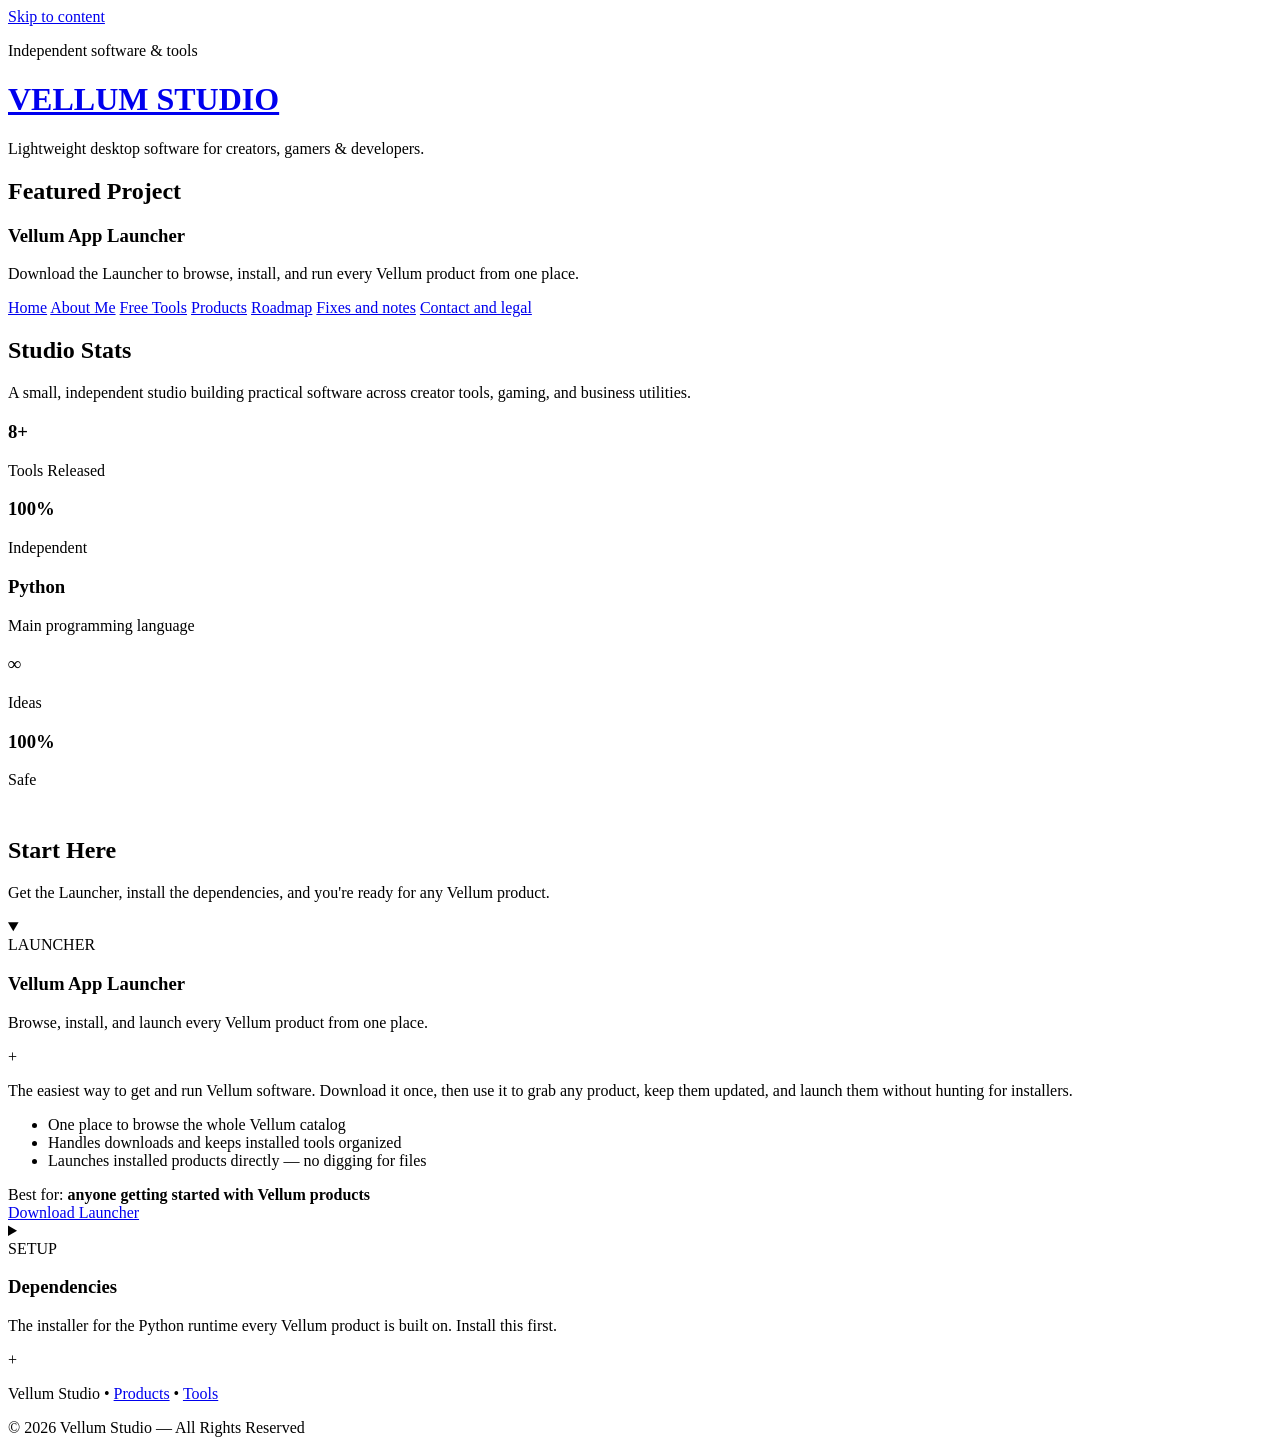
==== index.html @ 6af2b4c2 "Add files via upload" ====
<!DOCTYPE html>
<html lang="en">
<head>
<meta charset="UTF-8">
<meta name="viewport" content="width=device-width, initial-scale=1.0">
<title>Vellum Studio — Lightweight Desktop Software for Creators &amp; Developers</title>
<meta name="description" content="Vellum Studio makes lightweight desktop software for creators, gamers, and developers — including a video editor, screen recorder, audio converter, and more. Built in Python. Free tools included.">
<meta property="og:title" content="Vellum Studio — Lightweight Desktop Software">
<meta property="og:description" content="Practical desktop tools for creators, gamers, and developers. Lightweight, independent, Python-built.">
<meta property="og:url" content="https://vellumtech55.github.io/vellum/">
<meta property="og:type" content="website">
<link rel="canonical" href="https://vellumtech55.github.io/vellum/">
<link rel="icon" type="image/svg+xml" href="assets/favicon.svg">
<link rel="preconnect" href="https://fonts.googleapis.com">
<link href="https://fonts.googleapis.com/css2?family=Fraunces:ital,wght@0,500;0,600;0,800;1,500&family=Inter:wght@300;400;500;600;800&display=swap" rel="stylesheet">
<link rel="stylesheet" href="assets/css/style.css">
</head>
<body>

<a class="skip-link" href="#main-content">Skip to content</a>

<div class="bg-glow" id="bg"></div>
<div class="grid-bg"></div>
<div class="grain"></div>

<header>
  <p class="eyebrow">Independent software &amp; tools</p>
  <h1><a href="index.html">VELLUM STUDIO</a></h1>
  <p class="tagline">Lightweight desktop software for creators, gamers &amp; developers.</p>
  <div class="hero">
    <h2>Featured Project</h2>
    <h3>Vellum App Launcher</h3>
    <p>Download the Launcher to browse, install, and run every Vellum product from one place.</p>
  </div>
  <div class="deckle-spacer"></div>
</header>
<div class="deckle"></div>

<nav aria-label="Primary">
  <a class="nav-link active" data-accent="navy" href="index.html">Home</a>
  <a class="nav-link" data-accent="navy" href="about.html">About Me</a>
  <a class="nav-link" data-accent="silver" href="tools.html">Free Tools</a>
  <a class="nav-link" data-accent="navy" href="products.html">Products</a>
  <a class="nav-link" data-accent="navy" href="roadmap.html">Roadmap</a>
  <a class="nav-link" data-accent="navy" href="fixes.html">Fixes and notes</a>
  <a class="nav-link" data-accent="navy" href="contact.html">Contact and legal</a>
</nav>

<main id="main-content" class="theme-navy">
  <h2 class="section-title">Studio Stats</h2>
  <p class="section-sub">A small, independent studio building practical software across creator tools, gaming, and business utilities.</p>
  <div class="grid-cards">
    <div class="card stat-card"><h3>8+</h3><p>Tools Released</p></div>
    <div class="card stat-card"><h3>100%</h3><p>Independent</p></div>
    <div class="card stat-card"><h3>Python</h3><p>Main programming language</p></div>
    <div class="card stat-card"><h3>&#8734;</h3><p>Ideas</p></div>
    <div class="card stat-card"><h3>100%</h3><p>Safe</p></div>
  </div>

  <h2 class="section-title" style="margin-top:48px">Start Here</h2>
  <p class="section-sub">Get the Launcher, install the dependencies, and you're ready for any Vellum product.</p>
  <div class="grid-cards" style="grid-template-columns:1fr">
    <details class="product-card product-card--silver" open aria-label="Vellum App Launcher — browse, install, and launch all Vellum products from one place">
      <summary>
        <div class="product-summary-left">
          <span class="badge silver">LAUNCHER</span>
          <h3>Vellum App Launcher</h3>
          <p>Browse, install, and launch every Vellum product from one place.</p>
        </div>
        <span class="chevron">+</span>
      </summary>
      <div class="product-body">
        <p class="product-desc">The easiest way to get and run Vellum software. Download it once, then use it to grab any product, keep them updated, and launch them without hunting for installers.</p>
        <ul class="feature-list">
          <li>One place to browse the whole Vellum catalog</li>
          <li>Handles downloads and keeps installed tools organized</li>
          <li>Launches installed products directly — no digging for files</li>
        </ul>
        <div class="product-meta-row">
          <span class="best-for">Best for: <b>anyone getting started with Vellum products</b></span>
        </div>
        <a class="main-btn btn-silver" href="https://vellumtech.gumroad.com/l/lbqfqd" target="_blank" rel="noopener">Download Launcher</a>
      </div>
    </details>
    <details class="product-card product-card--navy" id="dependencies-card" aria-label="Vellum Dependencies — Python runtime installer required before any Vellum product will run">
      <summary>
        <div class="product-summary-left">
          <span class="badge navy">SETUP</span>
          <h3>Dependencies</h3>
          <p>The installer for the Python runtime every Vellum product is built on. Install this first.</p>
        </div>
        <span class="chevron">+</span>
      </summary>
      <div class="product-body">
        <p class="product-desc">A one-time installer that sets up the shared Python runtime and libraries every Vellum product depends on. Run it once, then any Vellum tool you install afterward will just work.</p>
        <ul class="feature-list">
          <li>Installs the exact runtime version every Vellum app is tested against</li>
          <li>One install covers every current and future Vellum product</li>
          <li>Takes under a minute on most machines</li>
        </ul>
        <div class="product-meta-row">
          <span class="best-for">Best for: <b>anyone installing a Vellum product for the first time</b></span>
        </div>
        <a class="main-btn btn-navy" href="https://vellumtech.gumroad.com/l/zroor" target="_blank" rel="noopener">View Product</a>
      </div>
    </details>
  </div>
</main>

<footer>
  <p>Vellum Studio &bull; <a href="products.html">Products</a> &bull; <a href="tools.html">Tools</a></p>
  <p style="margin-top:6px">&#169; 2026 Vellum Studio — All Rights Reserved</p>
</footer>

<script src="assets/js/main.js"></script>
</body>
</html>
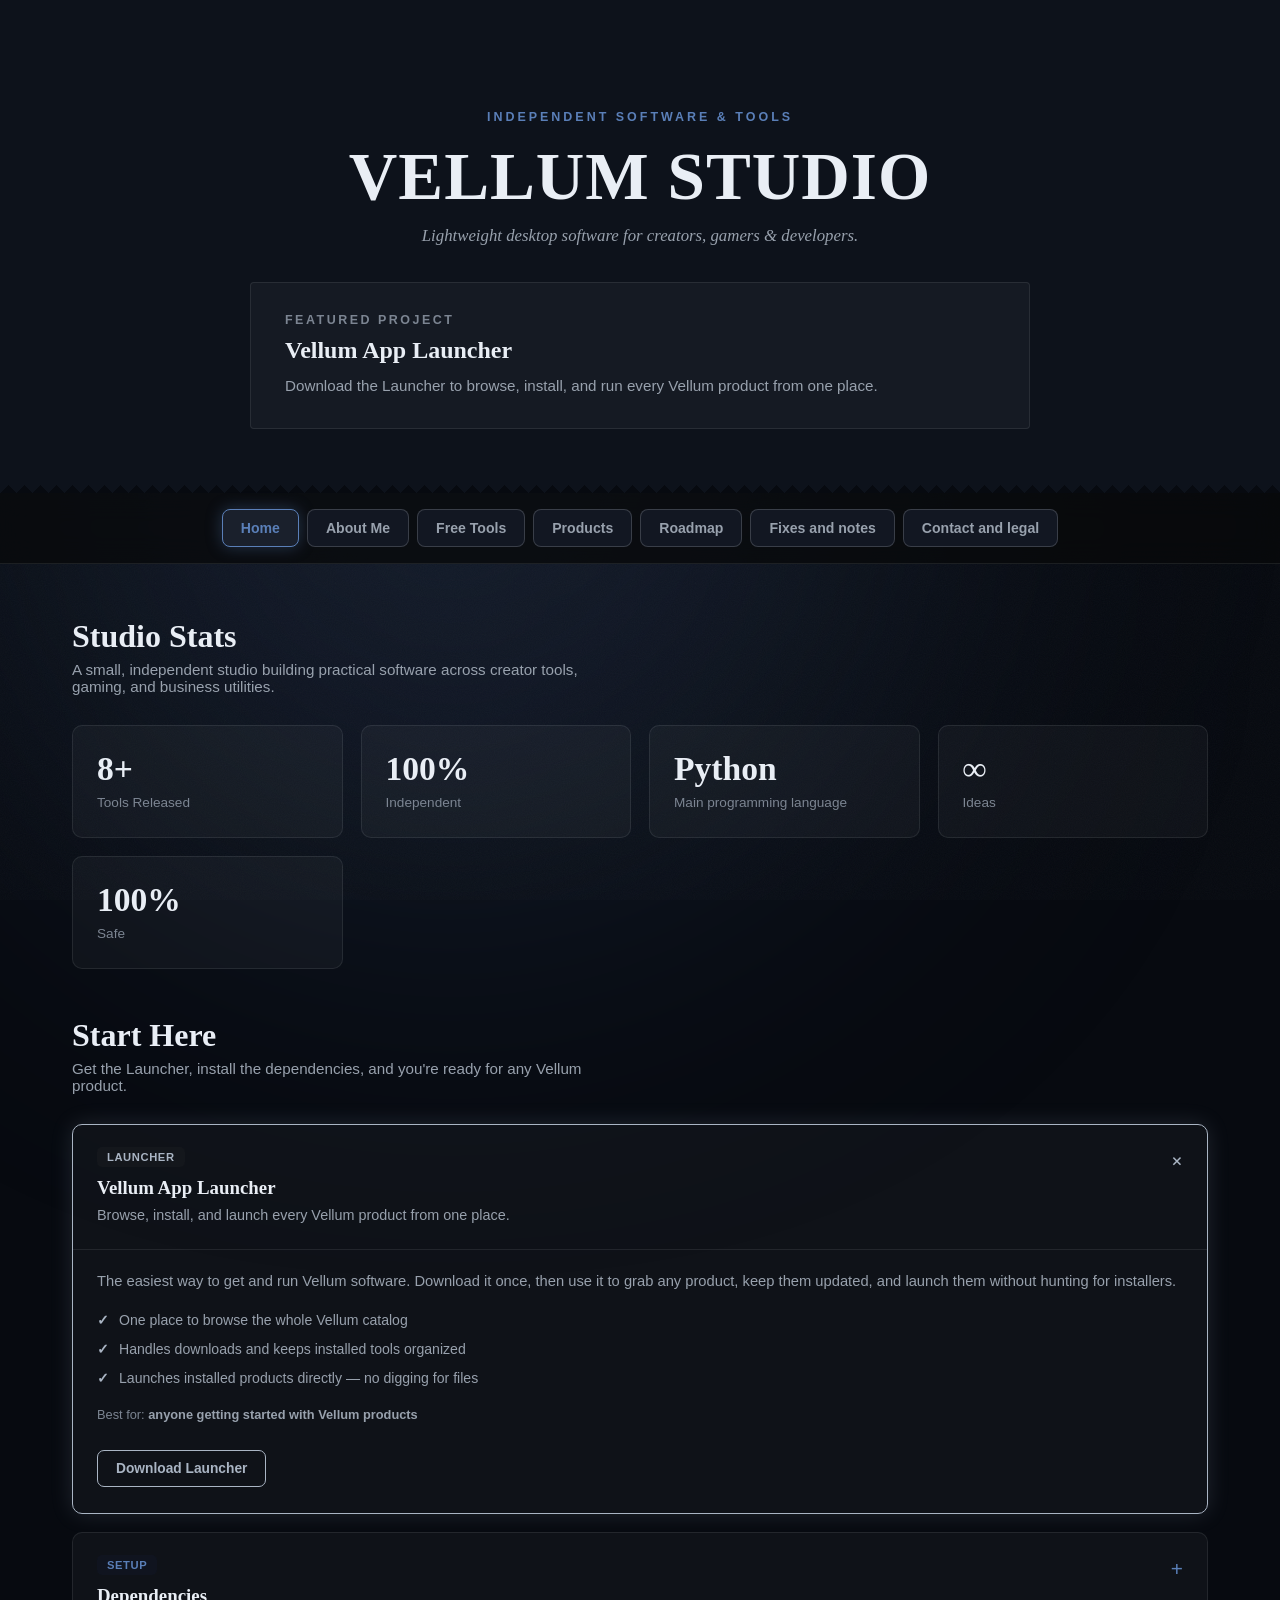
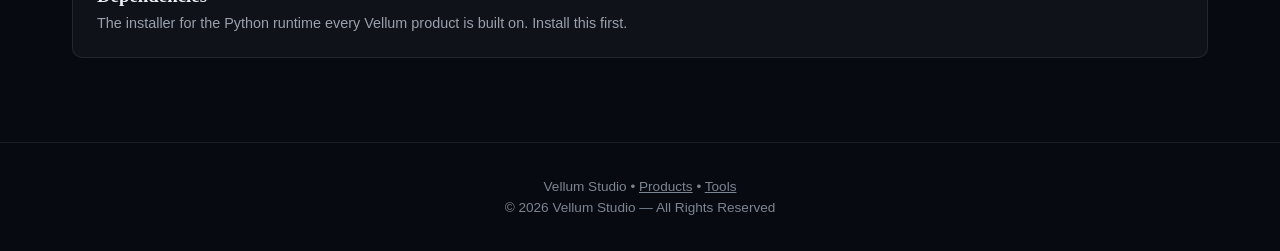
==== commit 4e65a624: "Add files via upload" ====
--- a/index.html
+++ b/index.html
@@ -10,10 +10,518 @@
 <meta property="og:url" content="https://vellumtech55.github.io/vellum/">
 <meta property="og:type" content="website">
 <link rel="canonical" href="https://vellumtech55.github.io/vellum/">
-<link rel="icon" type="image/svg+xml" href="assets/favicon.svg">
+<link rel="icon" type="image/svg+xml" href="[data-uri]">
 <link rel="preconnect" href="https://fonts.googleapis.com">
 <link href="https://fonts.googleapis.com/css2?family=Fraunces:ital,wght@0,500;0,600;0,800;1,500&family=Inter:wght@300;400;500;600;800&display=swap" rel="stylesheet">
-<link rel="stylesheet" href="assets/css/style.css">
+<style>
+*{margin:0;padding:0;box-sizing:border-box}
+
+:root{
+  --ink-950:#070a10;
+  --ink-900:#0d121b;
+  --ink-850:#121722;
+  --ink-800:#1a202c;
+  --line:rgba(233,238,245,.09);
+  --line-strong:rgba(233,238,245,.18);
+  --text:#e9eef5;
+  --text-dim:#98a1ad;
+  --text-faint:#7c8592;
+
+  --navy:#5a7fb8;
+  --navy-dim:rgba(90,127,184,.35);
+  --navy-bg:#10141f;
+
+  --copper:#d98255;
+  --copper-dim:rgba(217,130,85,.35);
+  --copper-bg:#1c130c;
+
+  --teal:#33b8b0;
+  --teal-dim:rgba(51,184,176,.35);
+  --teal-bg:#0b1817;
+
+  --silver:#aab5c4;
+  --silver-dim:rgba(170,181,196,.35);
+  --silver-bg:#14171c;
+
+  --font-display:'Fraunces',serif;
+  --font-body:'Inter',sans-serif;
+}
+
+body{
+  font-family:var(--font-body);
+  background:var(--ink-950);
+  color:var(--text);
+  overflow-x:hidden;
+}
+
+.bg-glow{
+  position:fixed;
+  inset:0;
+  z-index:-3;
+}
+.bg-glow::before{
+  content:"";
+  position:absolute;
+  width:900px;
+  height:900px;
+  border-radius:50%;
+  filter:blur(170px);
+  background:rgba(90,127,184,.16);
+  animation:float 18s ease-in-out infinite;
+}
+.bg-glow.copper::before{ background:rgba(217,130,85,.18); }
+.bg-glow.teal::before{ background:rgba(51,184,176,.14); }
+.bg-glow.silver::before { background:rgba(170,181,196,.16); }
+
+@keyframes float{
+  0%  {transform:translate(-10%,-10%) scale(1)}
+  50% {transform:translate(35%,20%) scale(1.25)}
+  100%{transform:translate(-10%,-10%) scale(1)}
+}
+
+.grid-bg{
+  position:fixed;
+  inset:0;
+  z-index:-2;
+  opacity:.06;
+  background-image:
+    linear-gradient(rgba(255,255,255,.12) 1px,transparent 1px),
+    linear-gradient(90deg,rgba(255,255,255,.12) 1px,transparent 1px);
+  background-size:45px 45px;
+}
+
+.grain{
+  position:fixed;
+  inset:0;
+  z-index:-1;
+  pointer-events:none;
+  opacity:.035;
+  background-image:url("data:image/svg+xml,%3Csvg viewBox='0 0 200 200' xmlns='http://www.w3.org/2000/svg'%3E%3Cfilter id='n'%3E%3CfeTurbulence type='fractalNoise' baseFrequency='0.85' numOctaves='4' stitchTiles='stitch'/%3E%3C/filter%3E%3Crect width='100%25' height='100%25' filter='url(%23n)'/%3E%3C/svg%3E");
+  background-repeat:repeat;
+  background-size:180px 180px;
+}
+
+.deckle{
+  height:16px;
+  width:100%;
+  background-color:var(--ink-950);
+  background-image:
+    linear-gradient(135deg, var(--ink-900) 50%, transparent 50%),
+    linear-gradient(-135deg, var(--ink-900) 50%, transparent 50%);
+  background-position:0 0,0 0;
+  background-size:16px 16px;
+  background-repeat:repeat-x;
+}
+
+header{
+  text-align:center;
+  padding:110px 20px 0;
+  background:var(--ink-900);
+}
+
+.eyebrow{
+  font-size:.78rem;
+  letter-spacing:3px;
+  text-transform:uppercase;
+  color:var(--navy);
+  font-weight:600;
+  margin-bottom:14px;
+}
+
+header h1{
+  font-family:var(--font-display);
+  font-size:4.2rem;
+  font-weight:800;
+  letter-spacing:1px;
+}
+
+header h1 a{
+  color:inherit;
+  text-decoration:none;
+}
+
+header p.tagline{
+  color:var(--text-dim);
+  margin-top:10px;
+  font-size:1.05rem;
+  font-family:var(--font-display);
+  font-style:italic;
+}
+
+.hero{
+  max-width:780px;
+  margin:36px auto 0;
+  padding:30px 34px;
+  border-radius:4px;
+  background:rgba(255,255,255,.035);
+  border:1px solid var(--line);
+  text-align:left;
+}
+
+.hero h2{font-size:.78rem;color:var(--text-faint);text-transform:uppercase;letter-spacing:2.5px;margin-bottom:10px;font-weight:600}
+.hero h3{font-family:var(--font-display);font-size:1.5rem;margin-bottom:10px;font-weight:600}
+.hero p{color:var(--text-dim);font-size:.95rem;line-height:1.6}
+
+header .deckle-spacer{ height:48px; }
+
+nav{
+  display:flex;
+  justify-content:center;
+  gap:8px;
+  flex-wrap:wrap;
+  padding:16px 20px;
+  position:sticky;
+  top:0;
+  backdrop-filter:blur(14px);
+  background:rgba(8,9,11,.78);
+  z-index:10;
+  border-bottom:1px solid var(--line);
+}
+
+.nav-link{
+  padding:10px 18px;
+  border-radius:8px;
+  border:1px solid var(--line-strong);
+  background:var(--ink-850);
+  color:var(--text-dim);
+  cursor:pointer;
+  transition:.2s;
+  font-size:.88rem;
+  font-weight:600;
+  font-family:var(--font-body);
+  text-decoration:none;
+  display:inline-block;
+}
+
+.nav-link:hover{
+  transform:translateY(-1px);
+  color:var(--text);
+  border-color:var(--text-faint);
+}
+
+.nav-link.active{ background:var(--ink-800); }
+.nav-link.active[data-accent="navy"]   { border-color:var(--navy);    color:var(--navy);    box-shadow:0 0 16px var(--navy-dim); }
+.nav-link.active[data-accent="copper"]{ border-color:var(--copper); color:var(--copper); box-shadow:0 0 16px var(--copper-dim); }
+.nav-link.active[data-accent="teal"]{ border-color:var(--teal); color:var(--teal); box-shadow:0 0 16px var(--teal-dim); }
+.nav-link.active[data-accent="silver"] { border-color:var(--silver);  color:var(--silver);  box-shadow:0 0 16px var(--silver-dim); }
+
+main{
+  max-width:1180px;
+  margin:auto;
+  padding:54px 22px 84px;
+  animation:.3s fade ease;
+}
+@keyframes fade{
+  from{opacity:0;transform:translateY(8px)}
+  to  {opacity:1;transform:translateY(0)}
+}
+
+.section-title{
+  font-family:var(--font-display);
+  font-size:2rem;
+  font-weight:700;
+  margin-bottom:6px;
+}
+.section-sub{
+  color:var(--text-dim);
+  font-size:.95rem;
+  margin-bottom:30px;
+  max-width:560px;
+}
+
+.grid-cards{
+  display:grid;
+  grid-template-columns:repeat(auto-fit,minmax(260px,1fr));
+  gap:18px;
+  margin-top:4px;
+}
+
+.card{
+  background:rgba(255,255,255,.035);
+  border:1px solid var(--line);
+  border-radius:10px;
+  padding:24px;
+  transition:.22s;
+}
+.card:hover{ transform:translateY(-4px); border-color:var(--line-strong); }
+
+.theme-navy .card:hover    { border-color:var(--navy);    box-shadow:0 0 22px rgba(90,127,184,.14); }
+.theme-copper .card:hover { border-color:var(--copper); box-shadow:0 0 22px rgba(217,130,85,.16); }
+.theme-teal .card:hover { border-color:var(--teal); box-shadow:0 0 22px rgba(51,184,176,.14); }
+.theme-silver .card:hover  { border-color:var(--silver);  box-shadow:0 0 22px rgba(170,181,196,.16); }
+
+.card h3{ font-family:var(--font-display); font-size:1.18rem; font-weight:600; margin-bottom:8px; }
+.card p{ color:var(--text-dim); font-size:.92rem; line-height:1.55; }
+
+.badge{
+  display:inline-block;
+  padding:4px 10px;
+  border-radius:5px;
+  font-size:.7rem;
+  font-weight:700;
+  letter-spacing:.6px;
+  text-transform:uppercase;
+  margin-bottom:10px;
+}
+.badge.navy{ background:var(--navy-bg); color:var(--navy); }
+.badge.copper{ background:var(--copper-bg); color:var(--copper); }
+.badge.teal{ background:var(--teal-bg); color:var(--teal); }
+.badge.silver{ background:var(--silver-bg); color:var(--silver); }
+
+.stat-card h3{ font-family:var(--font-display); font-size:2.1rem; font-weight:700; margin-bottom:4px; }
+.stat-card p{ color:var(--text-faint); font-size:.85rem; }
+
+.main-btn{
+  display:inline-block;
+  margin-top:14px;
+  padding:10px 18px;
+  border-radius:7px;
+  text-decoration:none;
+  font-weight:600;
+  font-size:.86rem;
+  cursor:pointer;
+  transition:.2s;
+  font-family:var(--font-body);
+  border:1px solid transparent;
+}
+.btn-navy   { background:transparent; color:var(--navy);    border-color:var(--navy); }
+.btn-navy:hover   { background:var(--navy);    color:#0d121b; }
+.btn-copper{ background:transparent; color:var(--copper); border-color:var(--copper); }
+.btn-copper:hover{ background:var(--copper); color:#1f1006; }
+.btn-teal{ background:transparent; color:var(--teal); border-color:var(--teal); }
+.btn-teal:hover{ background:var(--teal); color:#041615; }
+.btn-silver { background:transparent; color:var(--silver);  border-color:var(--silver); }
+.btn-silver:hover { background:var(--silver);  color:#12151a; }
+
+.roadmap{ display:flex; flex-direction:column; gap:12px; }
+.step{
+  padding:16px 20px;
+  border-left:3px solid var(--navy);
+  background:rgba(255,255,255,.03);
+  border-radius:6px;
+  font-size:.93rem;
+  color:var(--text-dim);
+}
+.step b{ color:var(--text); }
+
+form{ display:flex; flex-direction:column; gap:12px; margin-bottom:32px; }
+input,textarea{
+  background:var(--ink-900);
+  border:1px solid var(--line-strong);
+  color:var(--text);
+  padding:13px 15px;
+  border-radius:7px;
+  font-size:.95rem;
+  font-family:var(--font-body);
+}
+textarea{ min-height:150px; resize:vertical; }
+input:focus,textarea:focus{ outline:none; border-color:var(--navy); }
+
+.legal-box{
+  background:rgba(255,255,255,.025);
+  border:1px solid var(--line);
+  border-radius:10px;
+  padding:26px;
+  line-height:1.75;
+  color:var(--text-faint);
+  font-size:.88rem;
+}
+.legal-box h3{ font-family:var(--font-display); color:var(--text-dim); margin-bottom:14px; }
+
+footer{
+  text-align:center;
+  padding:36px 20px;
+  color:var(--text-faint);
+  border-top:1px solid var(--line);
+  font-size:.85rem;
+}
+footer a{ color:var(--text-faint); }
+footer a:hover{ color:var(--navy); }
+
+.tool-card{
+  background:rgba(255,255,255,.035);
+  border:1px solid var(--line);
+  border-radius:10px;
+  overflow:hidden;
+}
+.tool-card > summary{
+  list-style:none;
+  cursor:pointer;
+  padding:22px 24px;
+  display:flex;
+  align-items:center;
+  justify-content:space-between;
+  gap:12px;
+}
+.tool-card > summary::-webkit-details-marker{ display:none; }
+.tool-card > summary .tool-meta h3{ font-family:var(--font-display); font-size:1.1rem; margin-bottom:4px; }
+.tool-card > summary .tool-meta p{ color:var(--text-dim); font-size:.88rem; }
+.tool-card > summary .chevron{ color:var(--silver); font-size:1.3rem; transition:.2s; flex-shrink:0; }
+.tool-card[open] > summary .chevron{ transform:rotate(45deg); }
+.tool-card[open]{ border-color:var(--silver); box-shadow:0 0 22px rgba(170,181,196,.13); }
+
+.tool-body{ padding:0 24px 26px; border-top:1px solid var(--line); padding-top:20px; }
+
+.tool-row{ display:flex; gap:10px; flex-wrap:wrap; align-items:center; margin-bottom:12px; }
+.tool-row label{ font-size:.82rem; color:var(--text-dim); display:flex; align-items:center; gap:6px; }
+.tool-stats{ display:flex; gap:22px; flex-wrap:wrap; margin-top:12px; }
+.tool-stats div{ font-size:.8rem; color:var(--text-faint); }
+.tool-stats span{ display:block; font-family:var(--font-display); font-size:1.4rem; color:var(--text); font-weight:600; }
+
+.tool-out{
+  background:var(--ink-950);
+  border:1px solid var(--line-strong);
+  border-radius:7px;
+  padding:14px 16px;
+  font-family:ui-monospace,monospace;
+  font-size:.85rem;
+  color:var(--text-dim);
+  white-space:pre-wrap;
+  word-break:break-word;
+  min-height:44px;
+}
+.tool-out.error{ color:var(--copper); }
+.tool-out.pass{ color:var(--teal); }
+
+.btn-small{
+  padding:8px 14px;
+  border-radius:6px;
+  border:1px solid var(--silver);
+  background:transparent;
+  color:var(--silver);
+  font-size:.83rem;
+  font-weight:600;
+  cursor:pointer;
+  font-family:var(--font-body);
+  transition:.2s;
+}
+.btn-small:hover{ background:var(--silver); color:#12151a; }
+
+.swatch-pair{ display:flex; gap:14px; align-items:center; flex-wrap:wrap; }
+.swatch-pair .pair-block{ display:flex; align-items:center; gap:8px; background:var(--ink-950); border:1px solid var(--line-strong); padding:8px 10px; border-radius:7px; }
+.swatch-pair input[type=color]{ width:34px; height:34px; border:none; border-radius:5px; background:none; cursor:pointer; padding:0; }
+.swatch-pair input[type=text]{ width:90px; padding:6px 8px; font-size:.82rem; }
+
+.preview-text{ margin-top:14px; padding:16px; border-radius:7px; font-size:1rem; font-weight:600; text-align:center; }
+
+.range-row{ display:flex; align-items:center; gap:10px; flex:1; min-width:180px; }
+.range-row input[type=range]{ flex:1; accent-color:var(--silver); }
+.checkbox-row{ display:flex; gap:16px; flex-wrap:wrap; margin-bottom:14px; }
+.checkbox-row label{ font-size:.85rem; color:var(--text-dim); display:flex; align-items:center; gap:6px; cursor:pointer; }
+
+.product-card{
+  background:rgba(255,255,255,.035);
+  border:1px solid var(--line);
+  border-radius:10px;
+  overflow:hidden;
+  transition:.22s;
+}
+.product-card:hover{ transform:translateY(-2px); border-color:var(--line-strong); }
+
+.product-card > summary{
+  list-style:none;
+  cursor:pointer;
+  padding:22px 24px;
+  display:flex;
+  align-items:flex-start;
+  justify-content:space-between;
+  gap:16px;
+}
+.product-card > summary::-webkit-details-marker{ display:none; }
+
+.product-summary-left{ flex:1; min-width:0; }
+.product-summary-left h3{ font-family:var(--font-display); font-size:1.18rem; font-weight:600; margin-bottom:6px; }
+.product-summary-left p{ color:var(--text-dim); font-size:.9rem; line-height:1.5; }
+
+.product-card .chevron{ font-size:1.3rem; transition:.2s; flex-shrink:0; color:var(--text-faint); margin-top:2px; }
+.product-card[open] .chevron{ transform:rotate(45deg); }
+
+.product-card--navy[open]   { border-color:var(--navy);    box-shadow:0 0 22px rgba(90,127,184,.14); }
+.product-card--navy .chevron{ color:var(--navy); }
+.product-card--copper[open]{ border-color:var(--copper); box-shadow:0 0 22px rgba(217,130,85,.16); }
+.product-card--copper .chevron{ color:var(--copper); }
+.product-card--teal[open]{ border-color:var(--teal); box-shadow:0 0 22px rgba(51,184,176,.14); }
+.product-card--teal .chevron{ color:var(--teal); }
+.product-card--silver[open] { border-color:var(--silver);  box-shadow:0 0 22px rgba(170,181,196,.16); }
+.product-card--silver .chevron{ color:var(--silver); }
+
+.product-body{ padding:0 24px 26px; border-top:1px solid var(--line); padding-top:20px; }
+.product-desc{ color:var(--text-dim); font-size:.92rem; line-height:1.6; margin-bottom:16px; }
+
+.feature-list{ list-style:none; display:flex; flex-direction:column; gap:8px; margin-bottom:18px; }
+.feature-list li{ font-size:.88rem; color:var(--text-dim); padding-left:22px; position:relative; line-height:1.5; }
+.feature-list li::before{ content:"✓"; position:absolute; left:0; font-weight:700; }
+.product-card--navy .feature-list li::before   { color:var(--navy); }
+.product-card--copper .feature-list li::before{ color:var(--copper); }
+.product-card--teal .feature-list li::before{ color:var(--teal); }
+.product-card--silver .feature-list li::before { color:var(--silver); }
+
+.product-meta-row{ display:flex; align-items:center; justify-content:space-between; flex-wrap:wrap; gap:8px 16px; margin-bottom:14px; font-size:.8rem; color:var(--text-faint); }
+.product-meta-row .best-for b{ color:var(--text-dim); font-weight:600; }
+
+.about-header{ display:flex; gap:28px; align-items:flex-start; flex-wrap:wrap; }
+.about-intro{ flex:1; min-width:260px; }
+.about-intro h3{ font-family:var(--font-display); font-size:1.6rem; font-weight:600; margin-bottom:10px; }
+.about-intro p{ color:var(--text-dim); font-size:.95rem; line-height:1.65; margin-bottom:14px; }
+
+.tech-badges{ display:flex; flex-wrap:wrap; gap:8px; margin-top:4px; margin-bottom:16px; }
+.tech-badge{ background:var(--ink-900); border:1px solid var(--line-strong); color:var(--text-dim); padding:6px 13px; border-radius:20px; font-size:.78rem; font-weight:600; }
+
+.social-links{ display:flex; flex-wrap:wrap; gap:10px; }
+.social-links a{ color:var(--text-dim); text-decoration:none; font-size:.86rem; font-weight:600; border:1px solid var(--line-strong); padding:9px 16px; border-radius:7px; transition:.2s; }
+.social-links a:hover{ border-color:var(--navy); color:var(--navy); }
+
+.notice-banner{ display:flex; align-items:center; gap:10px; border-radius:8px; padding:13px 18px; margin-bottom:24px; font-size:.86rem; color:var(--text-dim); border:1px solid; }
+.notice-banner a{ font-weight:700; text-decoration:none; }
+.notice-banner a:hover{ text-decoration:underline; }
+.notice-navy{ background:rgba(216,169,85,.07); border-color:rgba(216,169,85,.3); }
+.notice-navy a{ color:var(--navy); }
+.notice-copper{ background:rgba(217,130,85,.08); border-color:rgba(217,130,85,.3); }
+.notice-copper a{ color:var(--copper); }
+.notice-teal{ background:rgba(51,184,176,.08); border-color:rgba(43,214,163,.3); }
+.notice-teal a{ color:var(--teal); }
+
+.faq-list{ display:flex; flex-direction:column; gap:10px; margin-bottom:32px; }
+.faq-item{ background:rgba(255,255,255,.03); border:1px solid var(--line); border-radius:8px; overflow:hidden; }
+.faq-item summary{ list-style:none; cursor:pointer; padding:16px 20px; font-weight:600; font-size:.94rem; display:flex; justify-content:space-between; align-items:center; }
+.faq-item summary::-webkit-details-marker{ display:none; }
+.faq-item summary .chevron{ color:var(--navy); transition:.2s; }
+.faq-item[open] summary .chevron{ transform:rotate(45deg); }
+.faq-item p{ padding:0 20px 18px; color:var(--text-dim); font-size:.88rem; line-height:1.6; }
+
+.secret-mode{ filter:hue-rotate(180deg); }
+
+.skip-link{
+  position:absolute;
+  left:-9999px;
+  top:0;
+  background:var(--navy);
+  color:#0d121b;
+  padding:10px 16px;
+  z-index:100;
+  border-radius:0 0 6px 0;
+  font-weight:600;
+  text-decoration:none;
+}
+.skip-link:focus{ left:0; }
+
+a:focus-visible, button:focus-visible, summary:focus-visible, input:focus-visible, [tabindex]:focus-visible{
+  outline:2px solid var(--navy);
+  outline-offset:2px;
+}
+
+@media (prefers-reduced-motion: reduce){
+  .bg-glow::before{ animation:none; }
+  main{ animation:none; }
+}
+
+@media(max-width:680px){
+  header h1{ font-size:2.6rem; }
+  main{ padding:40px 16px 64px; }
+  .tool-card > summary{ padding:18px; }
+}
+
+</style>
 </head>
 <body>
 
@@ -112,6 +620,14 @@
   <p style="margin-top:6px">&#169; 2026 Vellum Studio — All Rights Reserved</p>
 </footer>
 
-<script src="assets/js/main.js"></script>
+<script>
+const secret = [];
+document.addEventListener("keydown", e => {
+  secret.push(e.key.toLowerCase());
+  if(secret.slice(-6).join("") === "vellum")
+    document.body.classList.toggle("secret-mode");
+});
+
+</script>
 </body>
 </html>
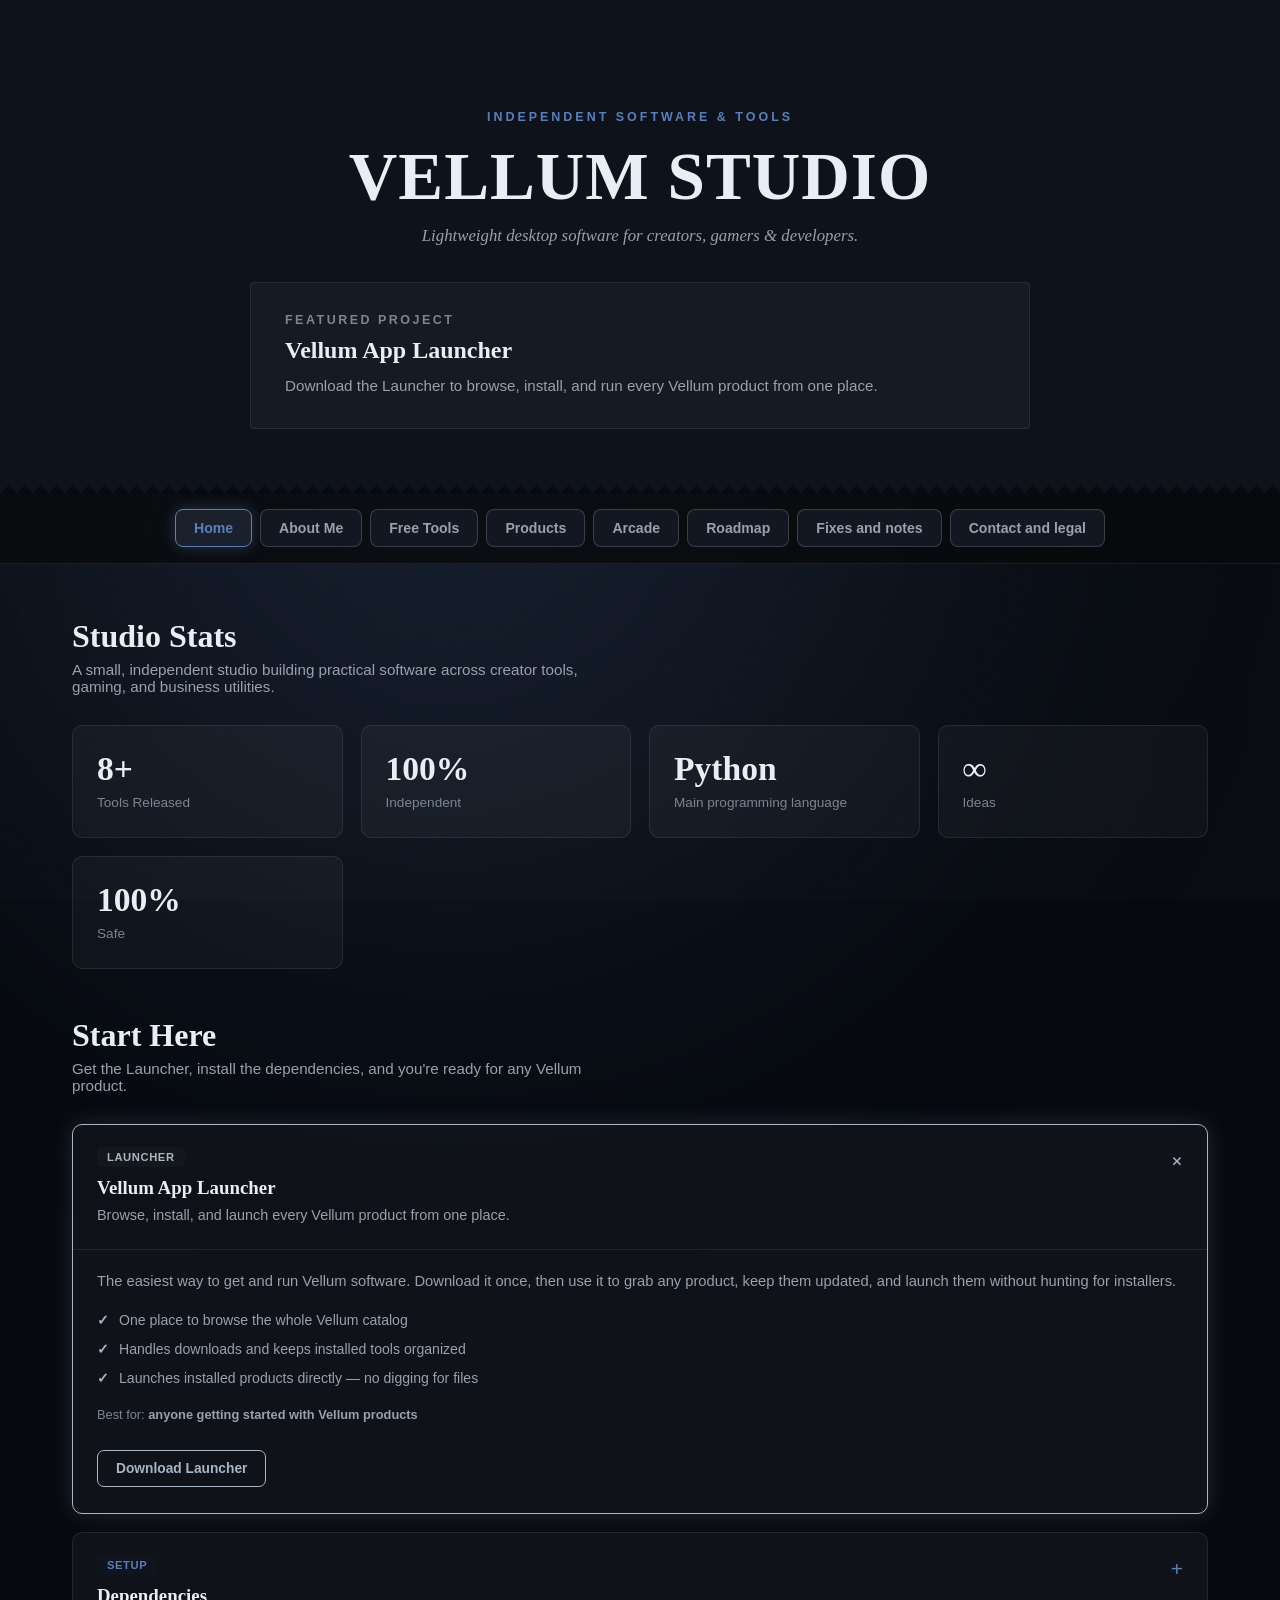
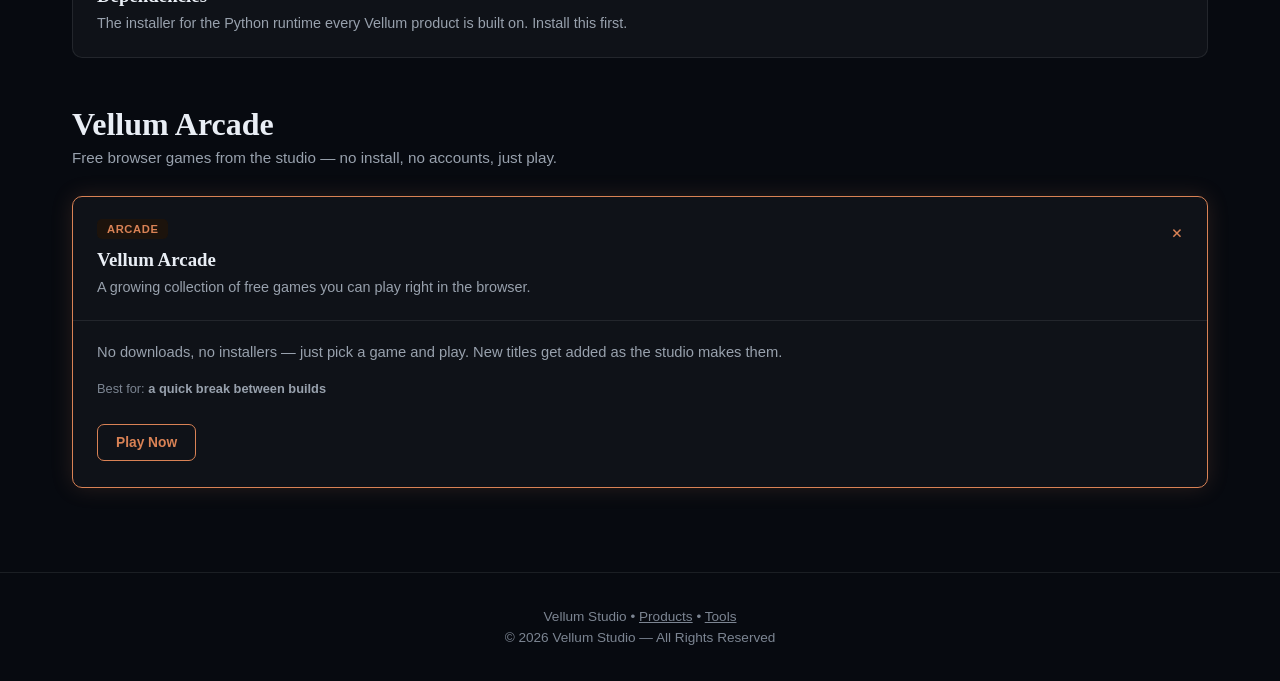
==== commit 542bc051: "Add Vellum Arcade section to index.html Added a new section for Vellum Arcade with details about fre" ====
--- a/index.html
+++ b/index.html
@@ -549,6 +549,7 @@
   <a class="nav-link" data-accent="navy" href="about.html">About Me</a>
   <a class="nav-link" data-accent="silver" href="tools.html">Free Tools</a>
   <a class="nav-link" data-accent="navy" href="products.html">Products</a>
+  <a class="nav-link" data-accent="copper" href="arcade.html">Arcade</a>
   <a class="nav-link" data-accent="navy" href="roadmap.html">Roadmap</a>
   <a class="nav-link" data-accent="navy" href="fixes.html">Fixes and notes</a>
   <a class="nav-link" data-accent="navy" href="contact.html">Contact and legal</a>
@@ -613,6 +614,28 @@
       </div>
     </details>
   </div>
+
+  <h2 class="section-title" style="margin-top:48px">Vellum Arcade</h2>
+  <p class="section-sub">Free browser games from the studio — no install, no accounts, just play.</p>
+  <div class="grid-cards" style="grid-template-columns:1fr">
+    <details class="product-card product-card--copper" open aria-label="Vellum Arcade — free browser games from Vellum Studio">
+      <summary>
+        <div class="product-summary-left">
+          <span class="badge copper">ARCADE</span>
+          <h3>Vellum Arcade</h3>
+          <p>A growing collection of free games you can play right in the browser.</p>
+        </div>
+        <span class="chevron">+</span>
+      </summary>
+      <div class="product-body">
+        <p class="product-desc">No downloads, no installers — just pick a game and play. New titles get added as the studio makes them.</p>
+        <div class="product-meta-row">
+          <span class="best-for">Best for: <b>a quick break between builds</b></span>
+        </div>
+        <a class="main-btn btn-copper" href="arcade.html">Play Now</a>
+      </div>
+    </details>
+  </div>
 </main>
 
 <footer>
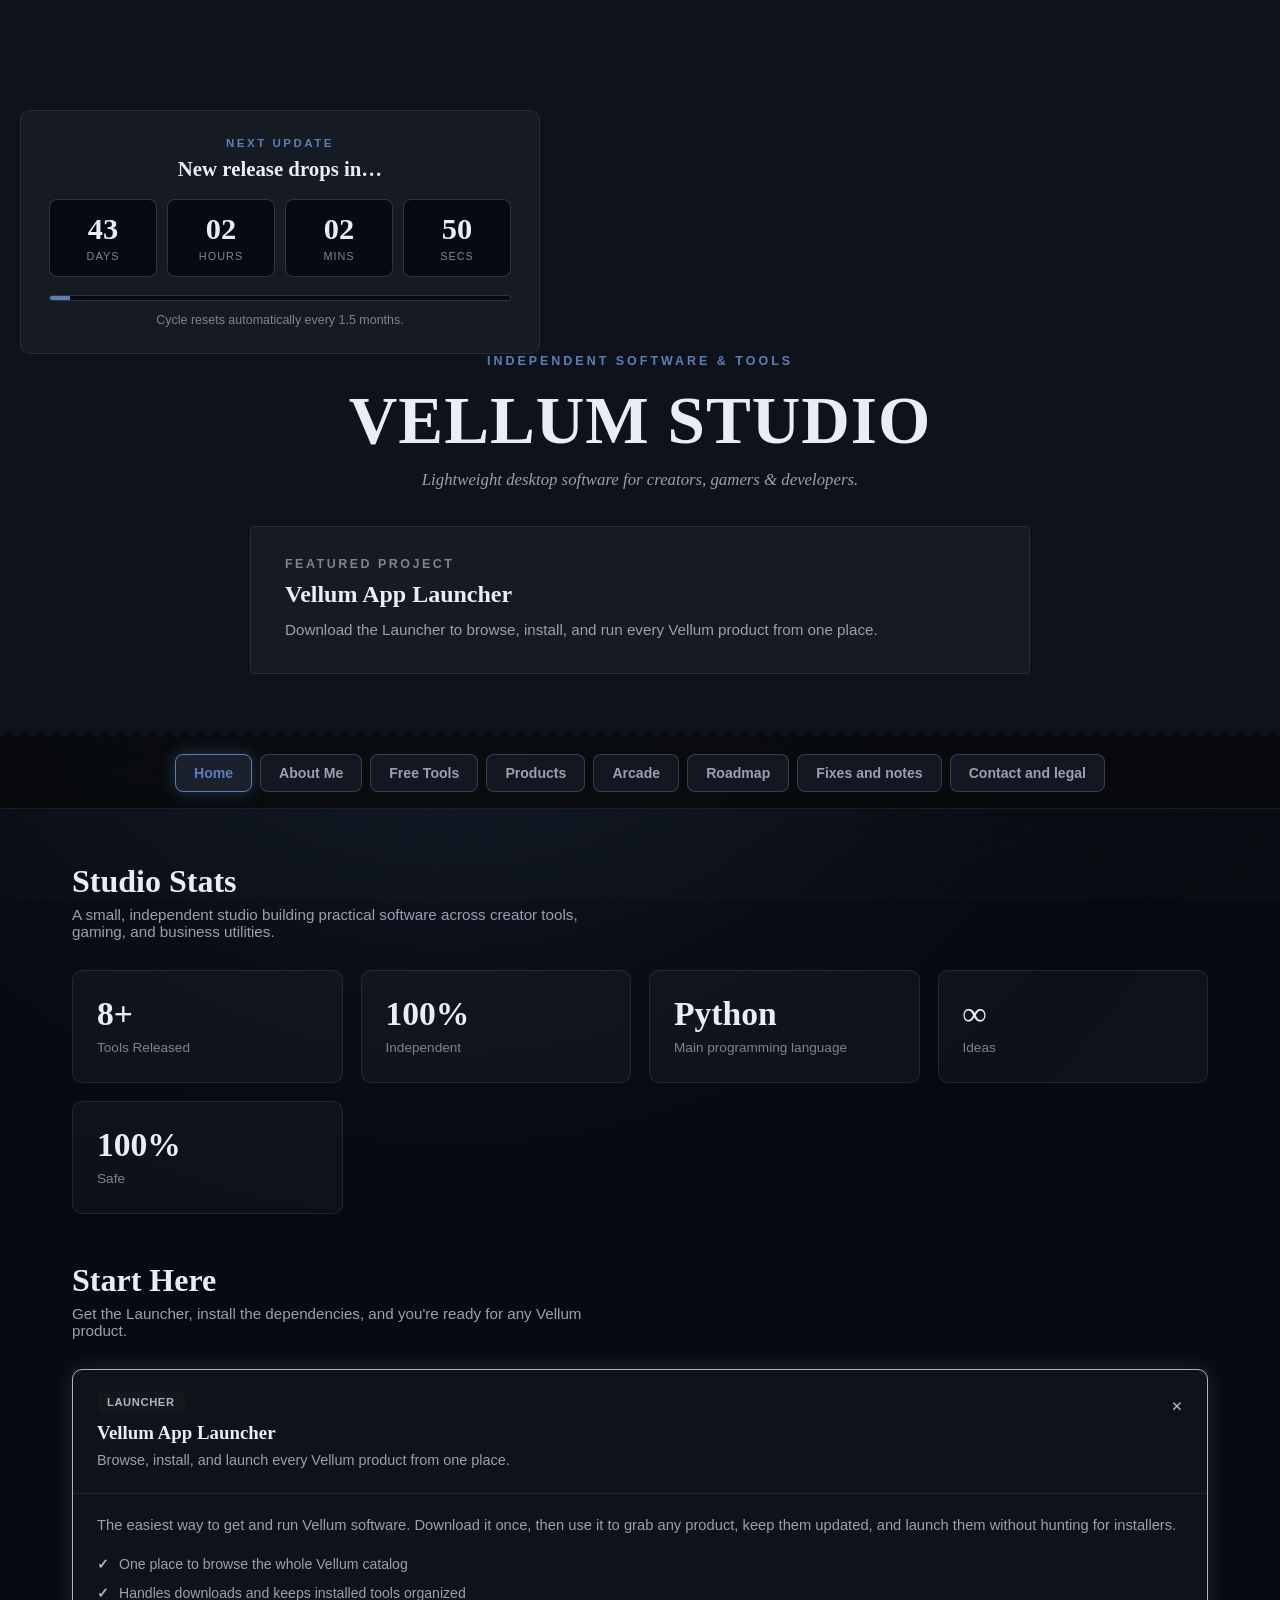
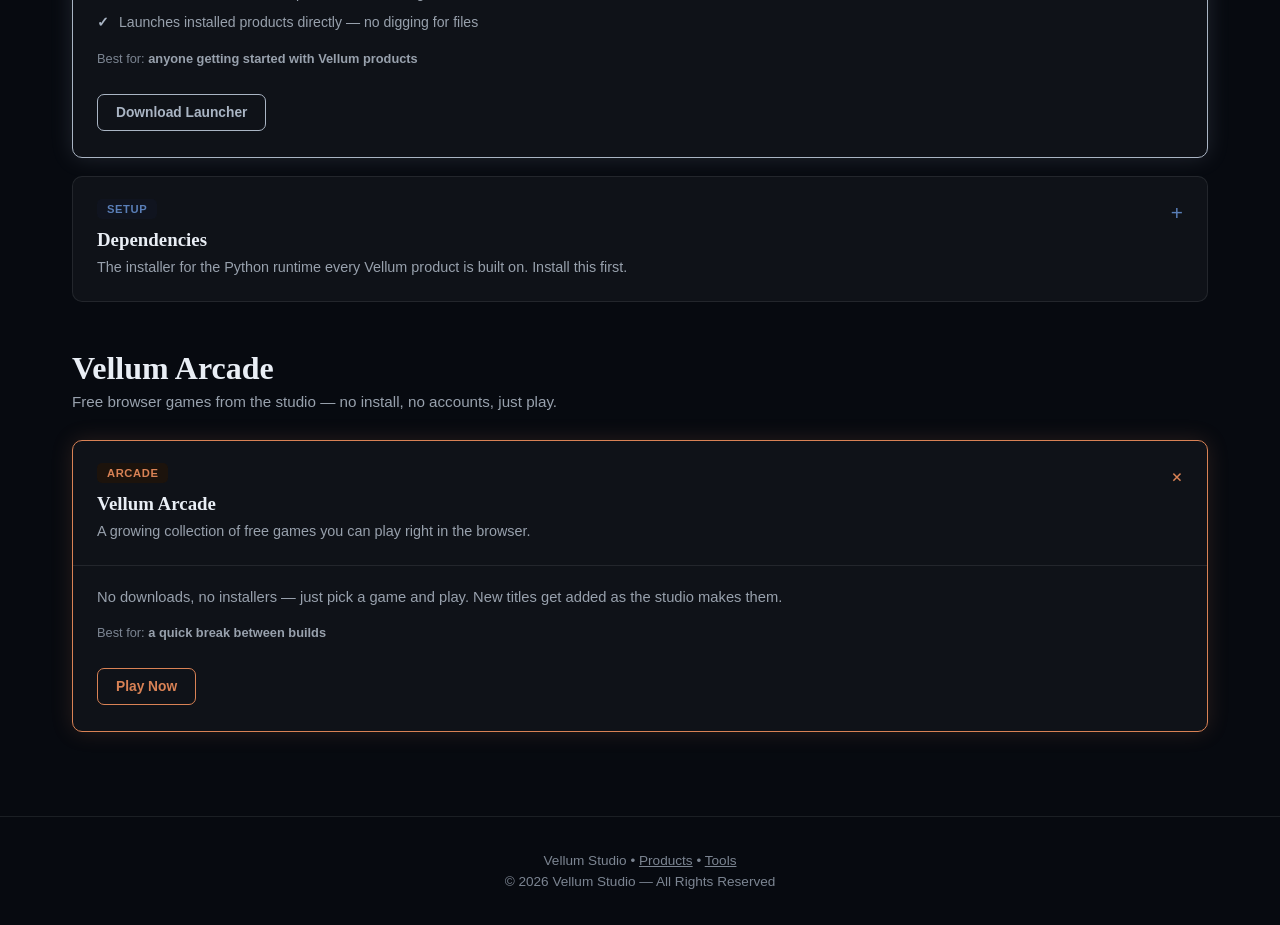
==== commit 978ffd3b: "Add countdown widget for next update Added a countdown widget for the next update, which counts down" ====
--- a/index.html
+++ b/index.html
@@ -532,6 +532,153 @@
 <div class="grain"></div>
 
 <header>
+  <!-- ===================================================================
+     VELLUM STUDIO — "Next Update" Countdown Widget
+     Counts down 45 days (1.5 months) and resets automatically forever.
+     Just paste this whole block wherever you want the countdown to show
+     (e.g. inside a <div class="card"> in your grid-cards section).
+     =================================================================== -->
+
+<style>
+.countdown-card{
+  --cd-navy:#5a7fb8;
+  --cd-navy-dim:rgba(90,127,184,.35);
+  --cd-ink-900:#0d121b;
+  --cd-ink-950:#070a10;
+  --cd-line:rgba(233,238,245,.09);
+  --cd-line-strong:rgba(233,238,245,.18);
+  --cd-text:#e9eef5;
+  --cd-text-dim:#98a1ad;
+  --cd-text-faint:#7c8592;
+  --cd-font-display:'Fraunces',serif;
+  --cd-font-body:'Inter',sans-serif;
+
+  background:rgba(255,255,255,.035);
+  border:1px solid var(--cd-line);
+  border-radius:10px;
+  padding:26px 28px;
+  font-family:var(--cd-font-body);
+  color:var(--cd-text);
+  max-width:520px;
+}
+.countdown-card .cd-eyebrow{
+  font-size:.72rem;
+  letter-spacing:2.5px;
+  text-transform:uppercase;
+  color:var(--cd-navy);
+  font-weight:600;
+  margin-bottom:8px;
+}
+.countdown-card h3{
+  font-family:var(--cd-font-display);
+  font-size:1.3rem;
+  font-weight:600;
+  margin-bottom:18px;
+}
+.cd-units{
+  display:grid;
+  grid-template-columns:repeat(4,1fr);
+  gap:10px;
+}
+.cd-unit{
+  background:var(--cd-ink-950);
+  border:1px solid var(--cd-line-strong);
+  border-radius:8px;
+  padding:14px 6px;
+  text-align:center;
+}
+.cd-unit .cd-num{
+  font-family:var(--cd-font-display);
+  font-size:1.9rem;
+  font-weight:700;
+  color:var(--cd-text);
+  line-height:1;
+  display:block;
+}
+.cd-unit .cd-label{
+  font-size:.68rem;
+  letter-spacing:1px;
+  text-transform:uppercase;
+  color:var(--cd-text-faint);
+  margin-top:6px;
+  display:block;
+}
+.cd-bar-track{
+  margin-top:18px;
+  height:6px;
+  border-radius:3px;
+  background:var(--cd-ink-950);
+  border:1px solid var(--cd-line-strong);
+  overflow:hidden;
+}
+.cd-bar-fill{
+  height:100%;
+  background:var(--cd-navy);
+  box-shadow:0 0 10px var(--cd-navy-dim);
+  width:0%;
+  transition:width 1s linear;
+}
+.countdown-card .cd-footnote{
+  margin-top:12px;
+  font-size:.78rem;
+  color:var(--cd-text-faint);
+}
+
+@media(max-width:420px){
+  .cd-unit .cd-num{ font-size:1.4rem; }
+}
+</style>
+
+<div class="countdown-card" aria-label="Countdown to next update">
+  <p class="cd-eyebrow">Next Update</p>
+  <h3>New release drops in&hellip;</h3>
+  <div class="cd-units">
+    <div class="cd-unit"><span class="cd-num" id="cd-days">00</span><span class="cd-label">Days</span></div>
+    <div class="cd-unit"><span class="cd-num" id="cd-hours">00</span><span class="cd-label">Hours</span></div>
+    <div class="cd-unit"><span class="cd-num" id="cd-mins">00</span><span class="cd-label">Mins</span></div>
+    <div class="cd-unit"><span class="cd-num" id="cd-secs">00</span><span class="cd-label">Secs</span></div>
+  </div>
+  <div class="cd-bar-track"><div class="cd-bar-fill" id="cd-bar"></div></div>
+  <p class="cd-footnote">Cycle resets automatically every 1.5 months.</p>
+</div>
+
+<script>
+(function(){
+  const CYCLE_START = new Date("2026-07-22T00:00:00Z").getTime();
+  const CYCLE_DAYS  = 45; 
+  const CYCLE_MS    = CYCLE_DAYS * 24 * 60 * 60 * 1000;
+
+  const elDays  = document.getElementById("cd-days");
+  const elHours = document.getElementById("cd-hours");
+  const elMins  = document.getElementById("cd-mins");
+  const elSecs  = document.getElementById("cd-secs");
+  const elBar   = document.getElementById("cd-bar");
+
+  function pad(n){ return String(n).padStart(2,"0"); }
+
+  function tick(){
+    const now = Date.now();
+    const elapsedInCycle = (now - CYCLE_START) % CYCLE_MS;
+    const remaining = CYCLE_MS - elapsedInCycle;
+
+    const days  = Math.floor(remaining / (1000*60*60*24));
+    const hours = Math.floor((remaining / (1000*60*60)) % 24);
+    const mins  = Math.floor((remaining / (1000*60)) % 60);
+    const secs  = Math.floor((remaining / 1000) % 60);
+
+    elDays.textContent  = pad(days);
+    elHours.textContent = pad(hours);
+    elMins.textContent  = pad(mins);
+    elSecs.textContent  = pad(secs);
+
+    const pctThroughCycle = (elapsedInCycle / CYCLE_MS) * 100;
+    elBar.style.width = pctThroughCycle + "%";
+  }
+
+  tick();
+  setInterval(tick, 1000);
+})();
+</script>
   <p class="eyebrow">Independent software &amp; tools</p>
   <h1><a href="index.html">VELLUM STUDIO</a></h1>
   <p class="tagline">Lightweight desktop software for creators, gamers &amp; developers.</p>
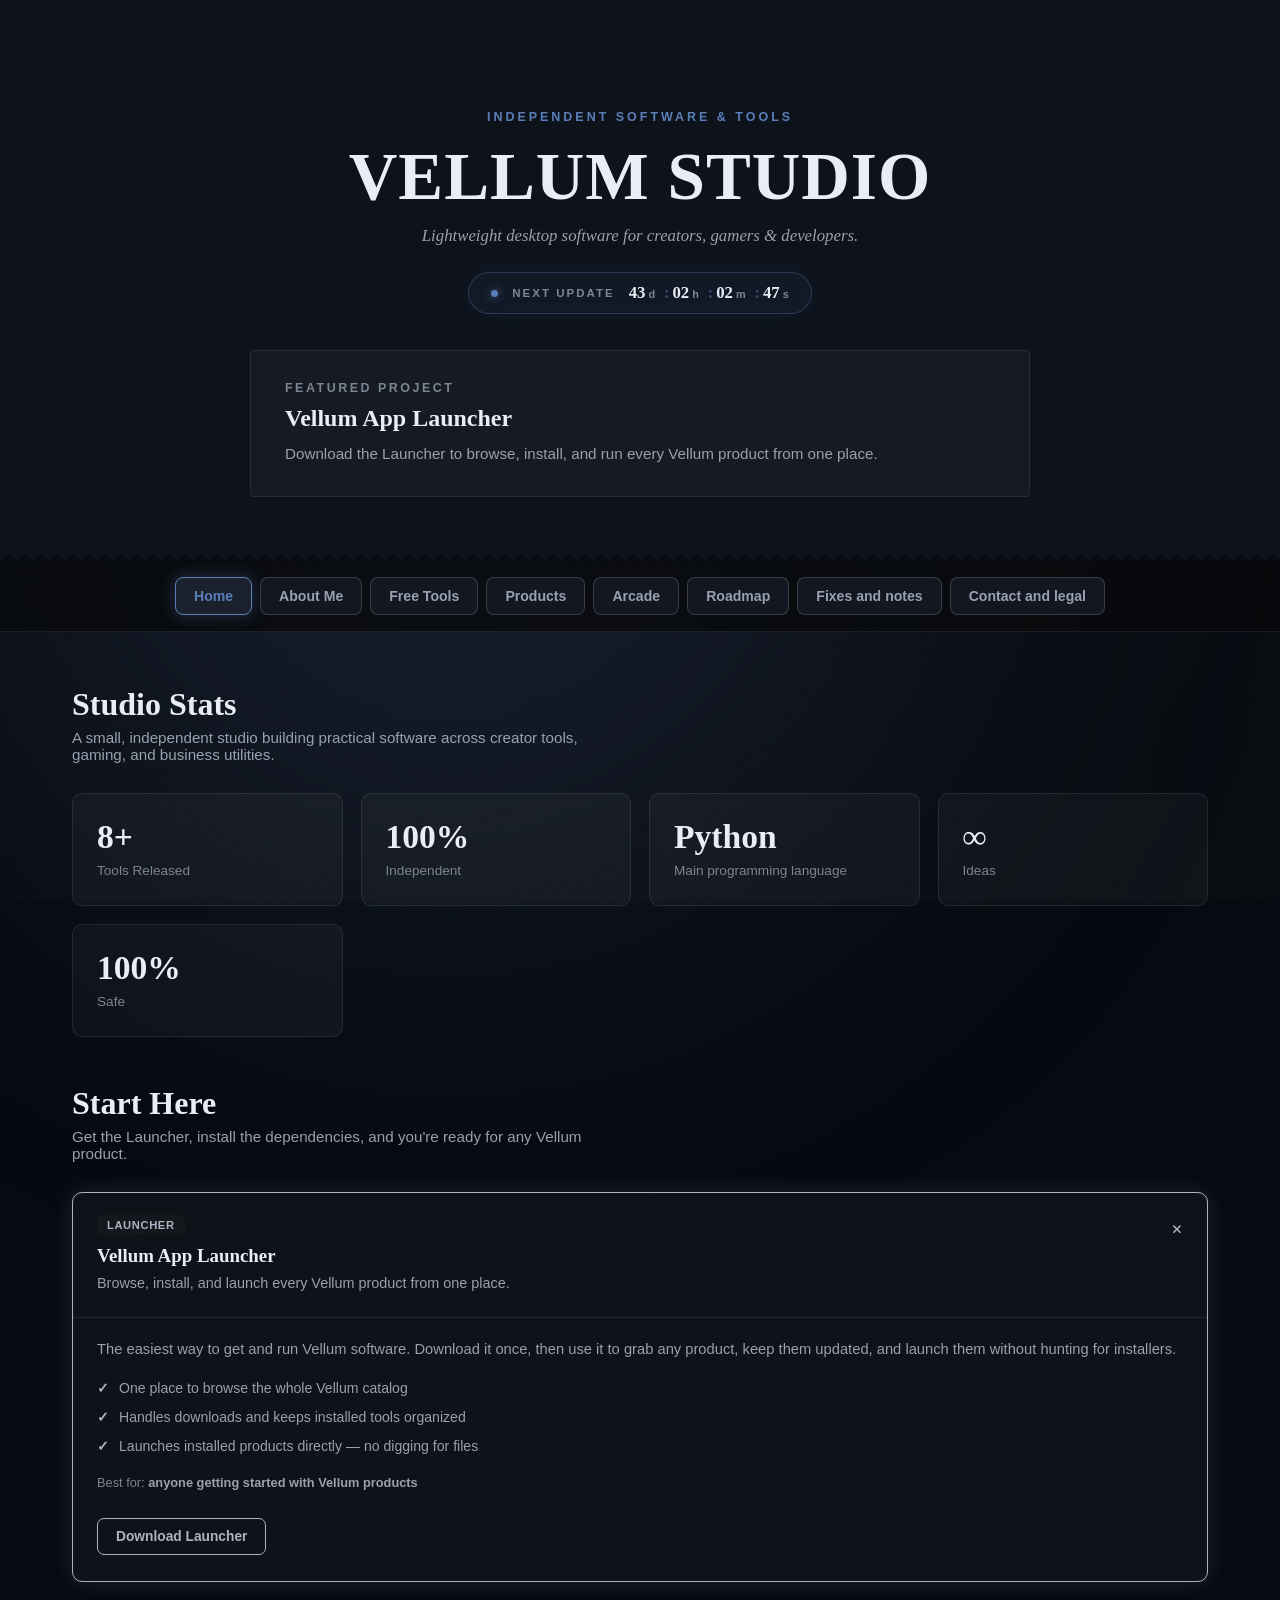
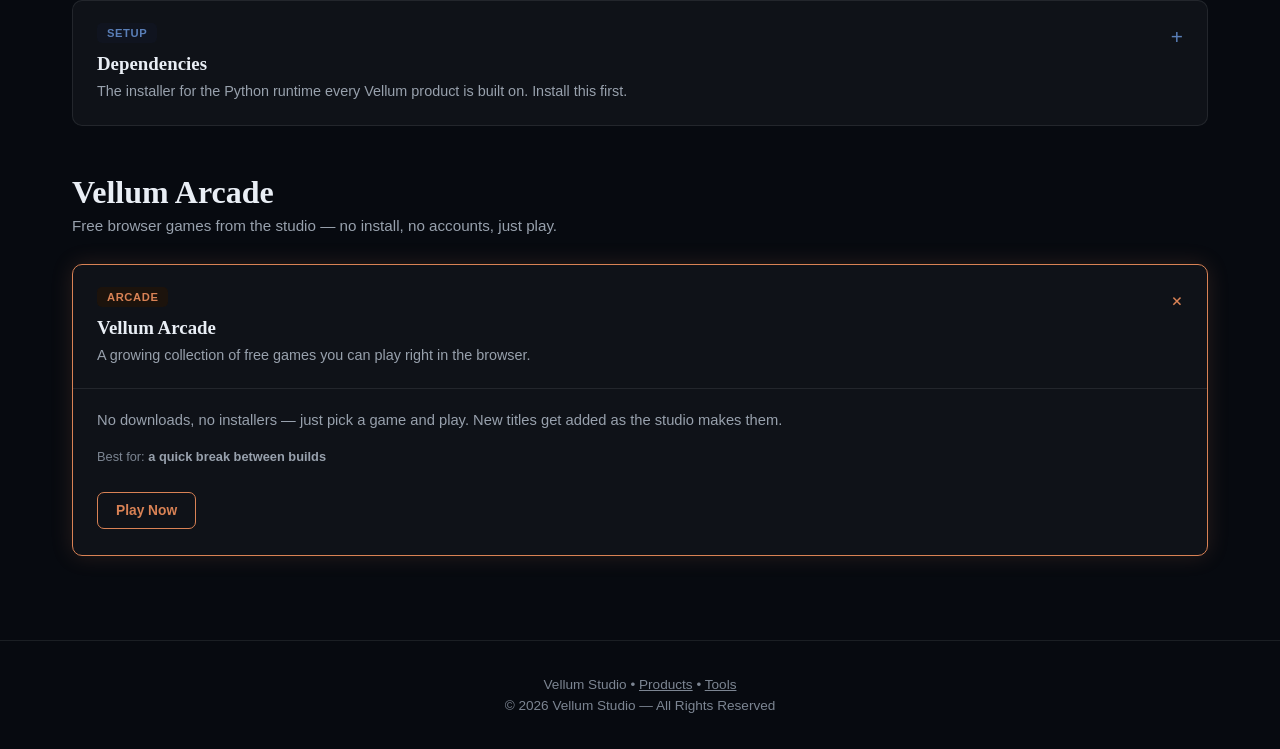
==== commit 551d6858: "Implement header countdown widget Added a new header countdown section with styles and functionality" ====
--- a/index.html
+++ b/index.html
@@ -148,6 +148,72 @@
   font-style:italic;
 }
 
+.header-countdown{
+  display:inline-flex;
+  align-items:center;
+  gap:14px;
+  margin:26px auto 0;
+  padding:10px 22px;
+  border-radius:100px;
+  background:rgba(90,127,184,.07);
+  border:1px solid var(--navy-dim);
+  box-shadow:0 0 30px rgba(90,127,184,.10), inset 0 0 18px rgba(90,127,184,.05);
+}
+
+.header-countdown .hc-dot{
+  width:7px;
+  height:7px;
+  border-radius:50%;
+  background:var(--navy);
+  box-shadow:0 0 8px 2px var(--navy-dim);
+  animation:hc-pulse 2s ease-in-out infinite;
+  flex-shrink:0;
+}
+@keyframes hc-pulse{
+  0%,100%{ opacity:1; }
+  50%{ opacity:.35; }
+}
+
+.header-countdown .hc-label{
+  font-size:.72rem;
+  letter-spacing:2px;
+  text-transform:uppercase;
+  color:var(--text-faint);
+  font-weight:600;
+  white-space:nowrap;
+}
+
+.header-countdown .hc-time{
+  display:flex;
+  align-items:baseline;
+  gap:3px;
+  font-family:var(--font-display);
+  font-weight:700;
+  color:var(--text);
+  font-variant-numeric:tabular-nums;
+}
+.header-countdown .hc-time .hc-num{ font-size:1.05rem; }
+.header-countdown .hc-time .hc-unit{
+  font-family:var(--font-body);
+  font-size:.68rem;
+  color:var(--text-faint);
+  font-weight:600;
+  margin-right:6px;
+}
+.header-countdown .hc-time .hc-unit:last-child{ margin-right:0; }
+.header-countdown .hc-sep{ color:var(--navy); opacity:.5; }
+
+@media(max-width:560px){
+  .header-countdown{
+    flex-wrap:wrap;
+    justify-content:center;
+    gap:8px 14px;
+    padding:12px 20px;
+    margin-top:20px;
+  }
+  .header-countdown .hc-sep{ display:none; }
+}
+
 .hero{
   max-width:780px;
   margin:36px auto 0;
@@ -532,156 +598,21 @@
 <div class="grain"></div>
 
 <header>
-  <!-- ===================================================================
-     VELLUM STUDIO — "Next Update" Countdown Widget
-     Counts down 45 days (1.5 months) and resets automatically forever.
-     Just paste this whole block wherever you want the countdown to show
-     (e.g. inside a <div class="card"> in your grid-cards section).
-     =================================================================== -->
-
-<style>
-.countdown-card{
-  --cd-navy:#5a7fb8;
-  --cd-navy-dim:rgba(90,127,184,.35);
-  --cd-ink-900:#0d121b;
-  --cd-ink-950:#070a10;
-  --cd-line:rgba(233,238,245,.09);
-  --cd-line-strong:rgba(233,238,245,.18);
-  --cd-text:#e9eef5;
-  --cd-text-dim:#98a1ad;
-  --cd-text-faint:#7c8592;
-  --cd-font-display:'Fraunces',serif;
-  --cd-font-body:'Inter',sans-serif;
-
-  background:rgba(255,255,255,.035);
-  border:1px solid var(--cd-line);
-  border-radius:10px;
-  padding:26px 28px;
-  font-family:var(--cd-font-body);
-  color:var(--cd-text);
-  max-width:520px;
-}
-.countdown-card .cd-eyebrow{
-  font-size:.72rem;
-  letter-spacing:2.5px;
-  text-transform:uppercase;
-  color:var(--cd-navy);
-  font-weight:600;
-  margin-bottom:8px;
-}
-.countdown-card h3{
-  font-family:var(--cd-font-display);
-  font-size:1.3rem;
-  font-weight:600;
-  margin-bottom:18px;
-}
-.cd-units{
-  display:grid;
-  grid-template-columns:repeat(4,1fr);
-  gap:10px;
-}
-.cd-unit{
-  background:var(--cd-ink-950);
-  border:1px solid var(--cd-line-strong);
-  border-radius:8px;
-  padding:14px 6px;
-  text-align:center;
-}
-.cd-unit .cd-num{
-  font-family:var(--cd-font-display);
-  font-size:1.9rem;
-  font-weight:700;
-  color:var(--cd-text);
-  line-height:1;
-  display:block;
-}
-.cd-unit .cd-label{
-  font-size:.68rem;
-  letter-spacing:1px;
-  text-transform:uppercase;
-  color:var(--cd-text-faint);
-  margin-top:6px;
-  display:block;
-}
-.cd-bar-track{
-  margin-top:18px;
-  height:6px;
-  border-radius:3px;
-  background:var(--cd-ink-950);
-  border:1px solid var(--cd-line-strong);
-  overflow:hidden;
-}
-.cd-bar-fill{
-  height:100%;
-  background:var(--cd-navy);
-  box-shadow:0 0 10px var(--cd-navy-dim);
-  width:0%;
-  transition:width 1s linear;
-}
-.countdown-card .cd-footnote{
-  margin-top:12px;
-  font-size:.78rem;
-  color:var(--cd-text-faint);
-}
-
-@media(max-width:420px){
-  .cd-unit .cd-num{ font-size:1.4rem; }
-}
-</style>
-
-<div class="countdown-card" aria-label="Countdown to next update">
-  <p class="cd-eyebrow">Next Update</p>
-  <h3>New release drops in&hellip;</h3>
-  <div class="cd-units">
-    <div class="cd-unit"><span class="cd-num" id="cd-days">00</span><span class="cd-label">Days</span></div>
-    <div class="cd-unit"><span class="cd-num" id="cd-hours">00</span><span class="cd-label">Hours</span></div>
-    <div class="cd-unit"><span class="cd-num" id="cd-mins">00</span><span class="cd-label">Mins</span></div>
-    <div class="cd-unit"><span class="cd-num" id="cd-secs">00</span><span class="cd-label">Secs</span></div>
-  </div>
-  <div class="cd-bar-track"><div class="cd-bar-fill" id="cd-bar"></div></div>
-  <p class="cd-footnote">Cycle resets automatically every 1.5 months.</p>
-</div>
-
-<script>
-(function(){
-  const CYCLE_START = new Date("2026-07-22T00:00:00Z").getTime();
-  const CYCLE_DAYS  = 45; 
-  const CYCLE_MS    = CYCLE_DAYS * 24 * 60 * 60 * 1000;
-
-  const elDays  = document.getElementById("cd-days");
-  const elHours = document.getElementById("cd-hours");
-  const elMins  = document.getElementById("cd-mins");
-  const elSecs  = document.getElementById("cd-secs");
-  const elBar   = document.getElementById("cd-bar");
-
-  function pad(n){ return String(n).padStart(2,"0"); }
-
-  function tick(){
-    const now = Date.now();
-    const elapsedInCycle = (now - CYCLE_START) % CYCLE_MS;
-    const remaining = CYCLE_MS - elapsedInCycle;
-
-    const days  = Math.floor(remaining / (1000*60*60*24));
-    const hours = Math.floor((remaining / (1000*60*60)) % 24);
-    const mins  = Math.floor((remaining / (1000*60)) % 60);
-    const secs  = Math.floor((remaining / 1000) % 60);
-
-    elDays.textContent  = pad(days);
-    elHours.textContent = pad(hours);
-    elMins.textContent  = pad(mins);
-    elSecs.textContent  = pad(secs);
-
-    const pctThroughCycle = (elapsedInCycle / CYCLE_MS) * 100;
-    elBar.style.width = pctThroughCycle + "%";
-  }
-
-  tick();
-  setInterval(tick, 1000);
-})();
-</script>
   <p class="eyebrow">Independent software &amp; tools</p>
   <h1><a href="index.html">VELLUM STUDIO</a></h1>
   <p class="tagline">Lightweight desktop software for creators, gamers &amp; developers.</p>
+
+  <div class="header-countdown" aria-label="Countdown to next update">
+    <span class="hc-dot" aria-hidden="true"></span>
+    <span class="hc-label">Next Update</span>
+    <span class="hc-time">
+      <span class="hc-num" id="hc-days">00</span><span class="hc-unit">d</span><span class="hc-sep">:</span>
+      <span class="hc-num" id="hc-hours">00</span><span class="hc-unit">h</span><span class="hc-sep">:</span>
+      <span class="hc-num" id="hc-mins">00</span><span class="hc-unit">m</span><span class="hc-sep">:</span>
+      <span class="hc-num" id="hc-secs">00</span><span class="hc-unit">s</span>
+    </span>
+  </div>
+
   <div class="hero">
     <h2>Featured Project</h2>
     <h3>Vellum App Launcher</h3>
@@ -799,5 +730,36 @@
 });
 
 </script>
+
+<script>
+(function(){
+  // Anchor date for the update cycle — change this to your last real
+  // release date any time; the countdown keeps looping from it forever.
+  const CYCLE_START = new Date("2026-07-22T00:00:00Z").getTime();
+  const CYCLE_DAYS  = 45; // 1.5 months
+  const CYCLE_MS    = CYCLE_DAYS * 24 * 60 * 60 * 1000;
+
+  const elDays  = document.getElementById("hc-days");
+  const elHours = document.getElementById("hc-hours");
+  const elMins  = document.getElementById("hc-mins");
+  const elSecs  = document.getElementById("hc-secs");
+
+  function pad(n){ return String(n).padStart(2,"0"); }
+
+  function tick(){
+    const now = Date.now();
+    const elapsedInCycle = (now - CYCLE_START) % CYCLE_MS;
+    const remaining = CYCLE_MS - elapsedInCycle;
+
+    elDays.textContent  = pad(Math.floor(remaining / 86400000));
+    elHours.textContent = pad(Math.floor((remaining / 3600000) % 24));
+    elMins.textContent  = pad(Math.floor((remaining / 60000) % 60));
+    elSecs.textContent  = pad(Math.floor((remaining / 1000) % 60));
+  }
+
+  tick();
+  setInterval(tick, 1000);
+})();
+</script>
 </body>
 </html>
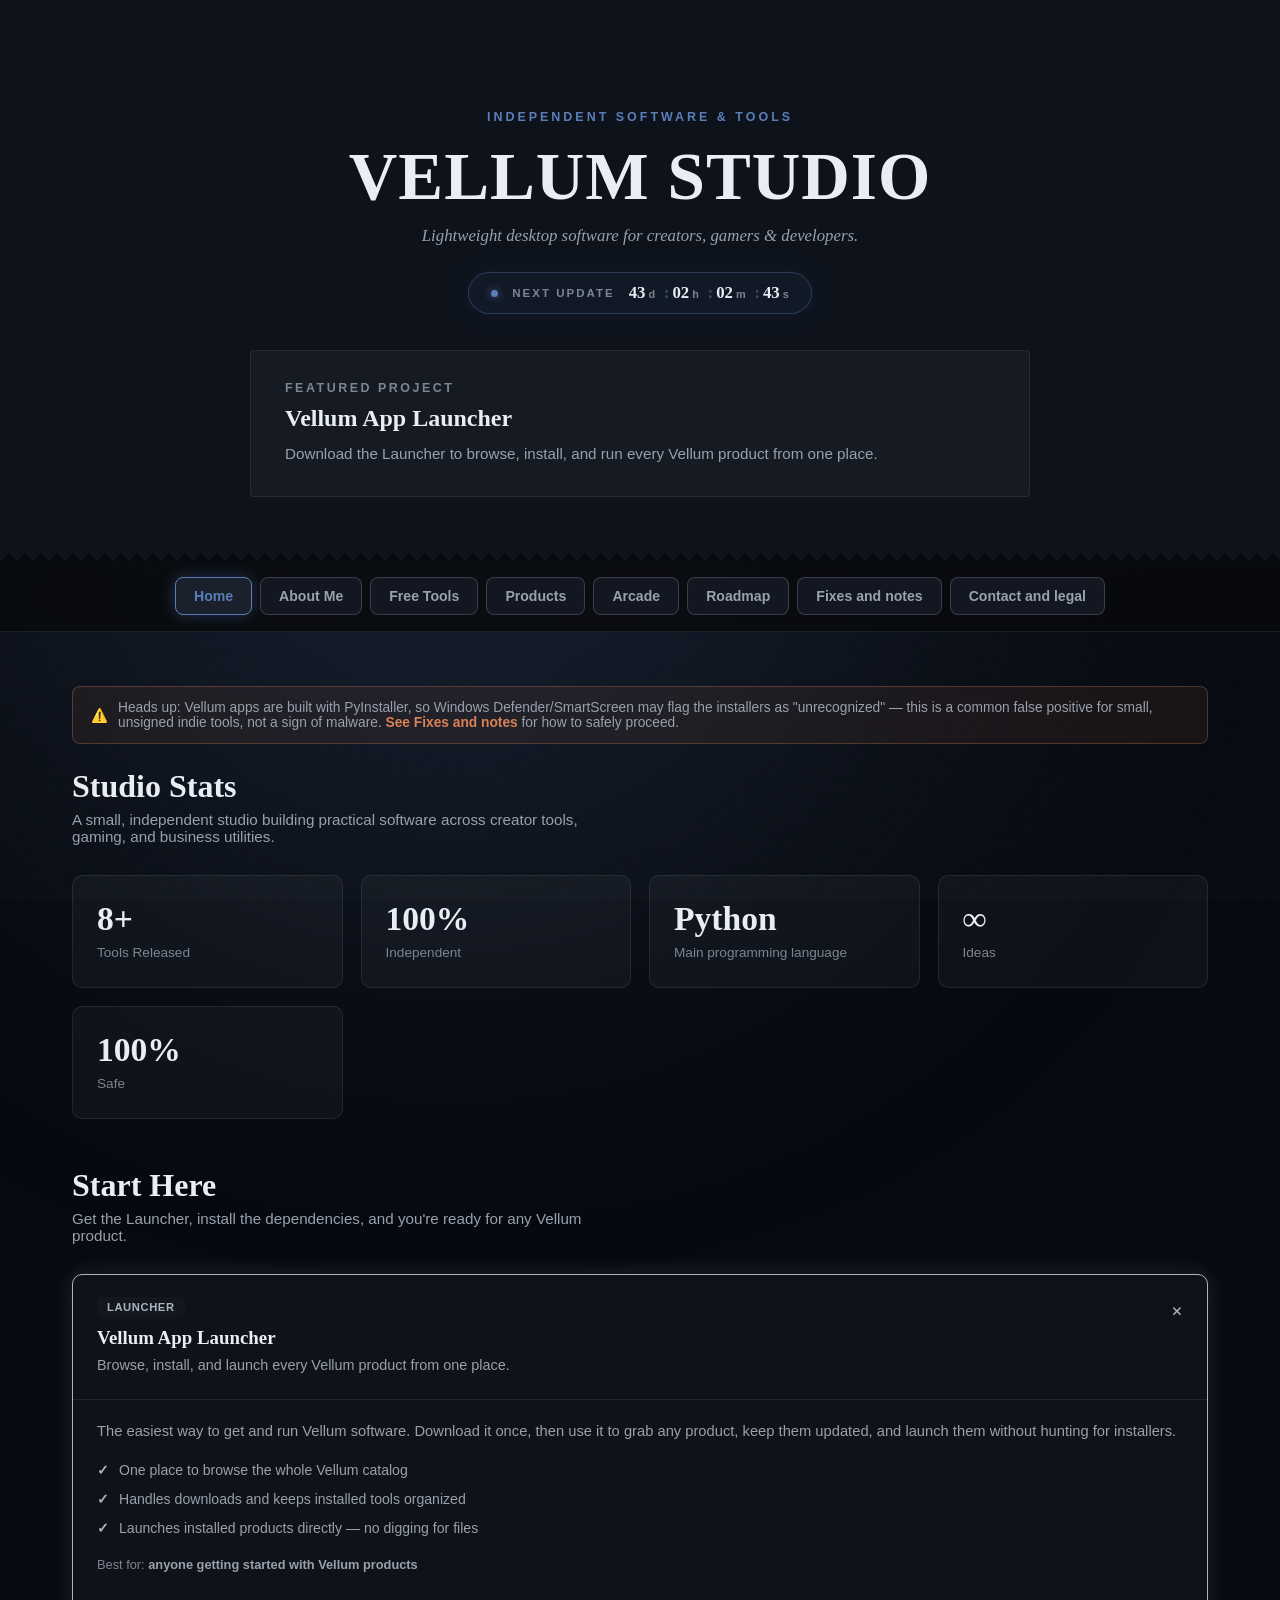
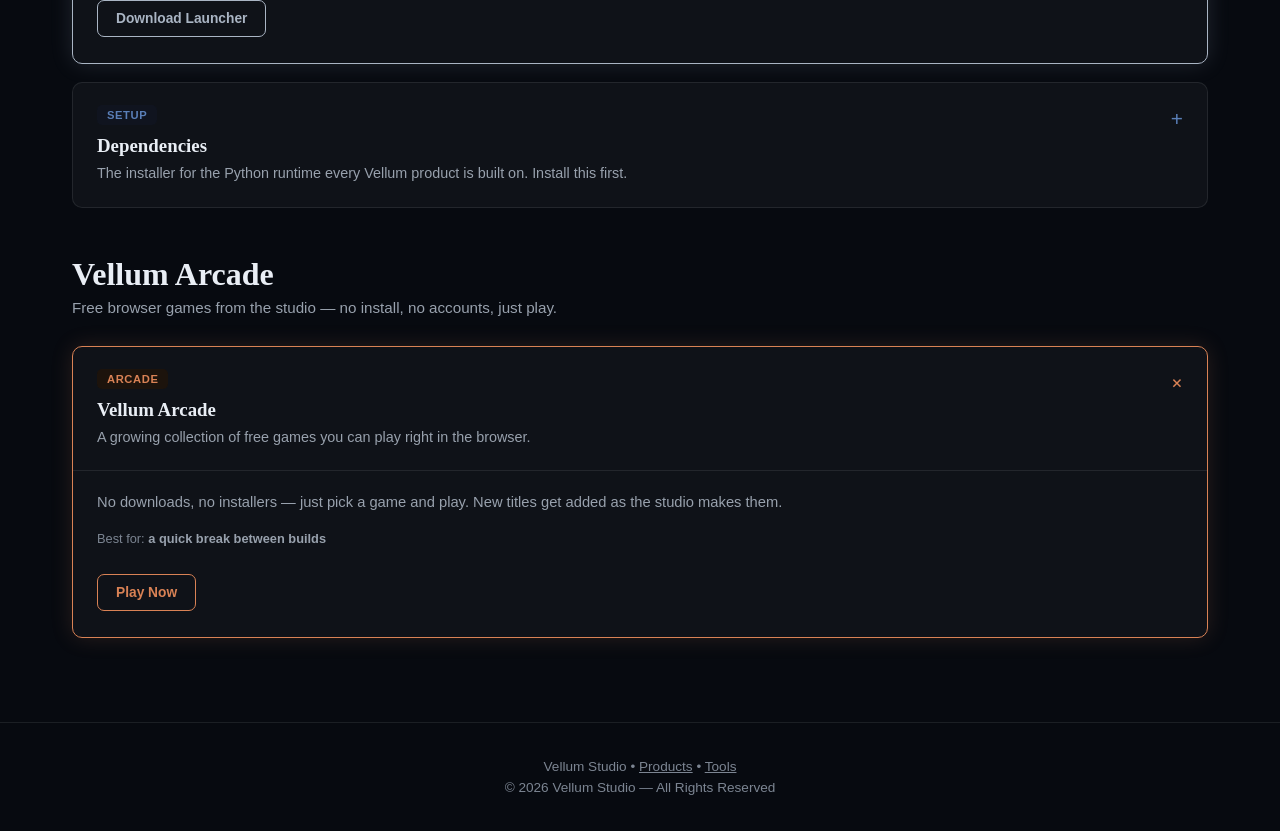
==== commit 07fef259: "Update index.html" ====
--- a/index.html
+++ b/index.html
@@ -634,6 +634,11 @@
 </nav>
 
 <main id="main-content" class="theme-navy">
+  <div class="notice-banner notice-copper" role="note">
+    <span aria-hidden="true">⚠️</span>
+    <span>Heads up: Vellum apps are built with PyInstaller, so Windows Defender/SmartScreen may flag the installers as "unrecognized" — this is a common false positive for small, unsigned indie tools, not a sign of malware. <a href="fixes.html">See Fixes and notes</a> for how to safely proceed.</span>
+  </div>
+
   <h2 class="section-title">Studio Stats</h2>
   <p class="section-sub">A small, independent studio building practical software across creator tools, gaming, and business utilities.</p>
   <div class="grid-cards">
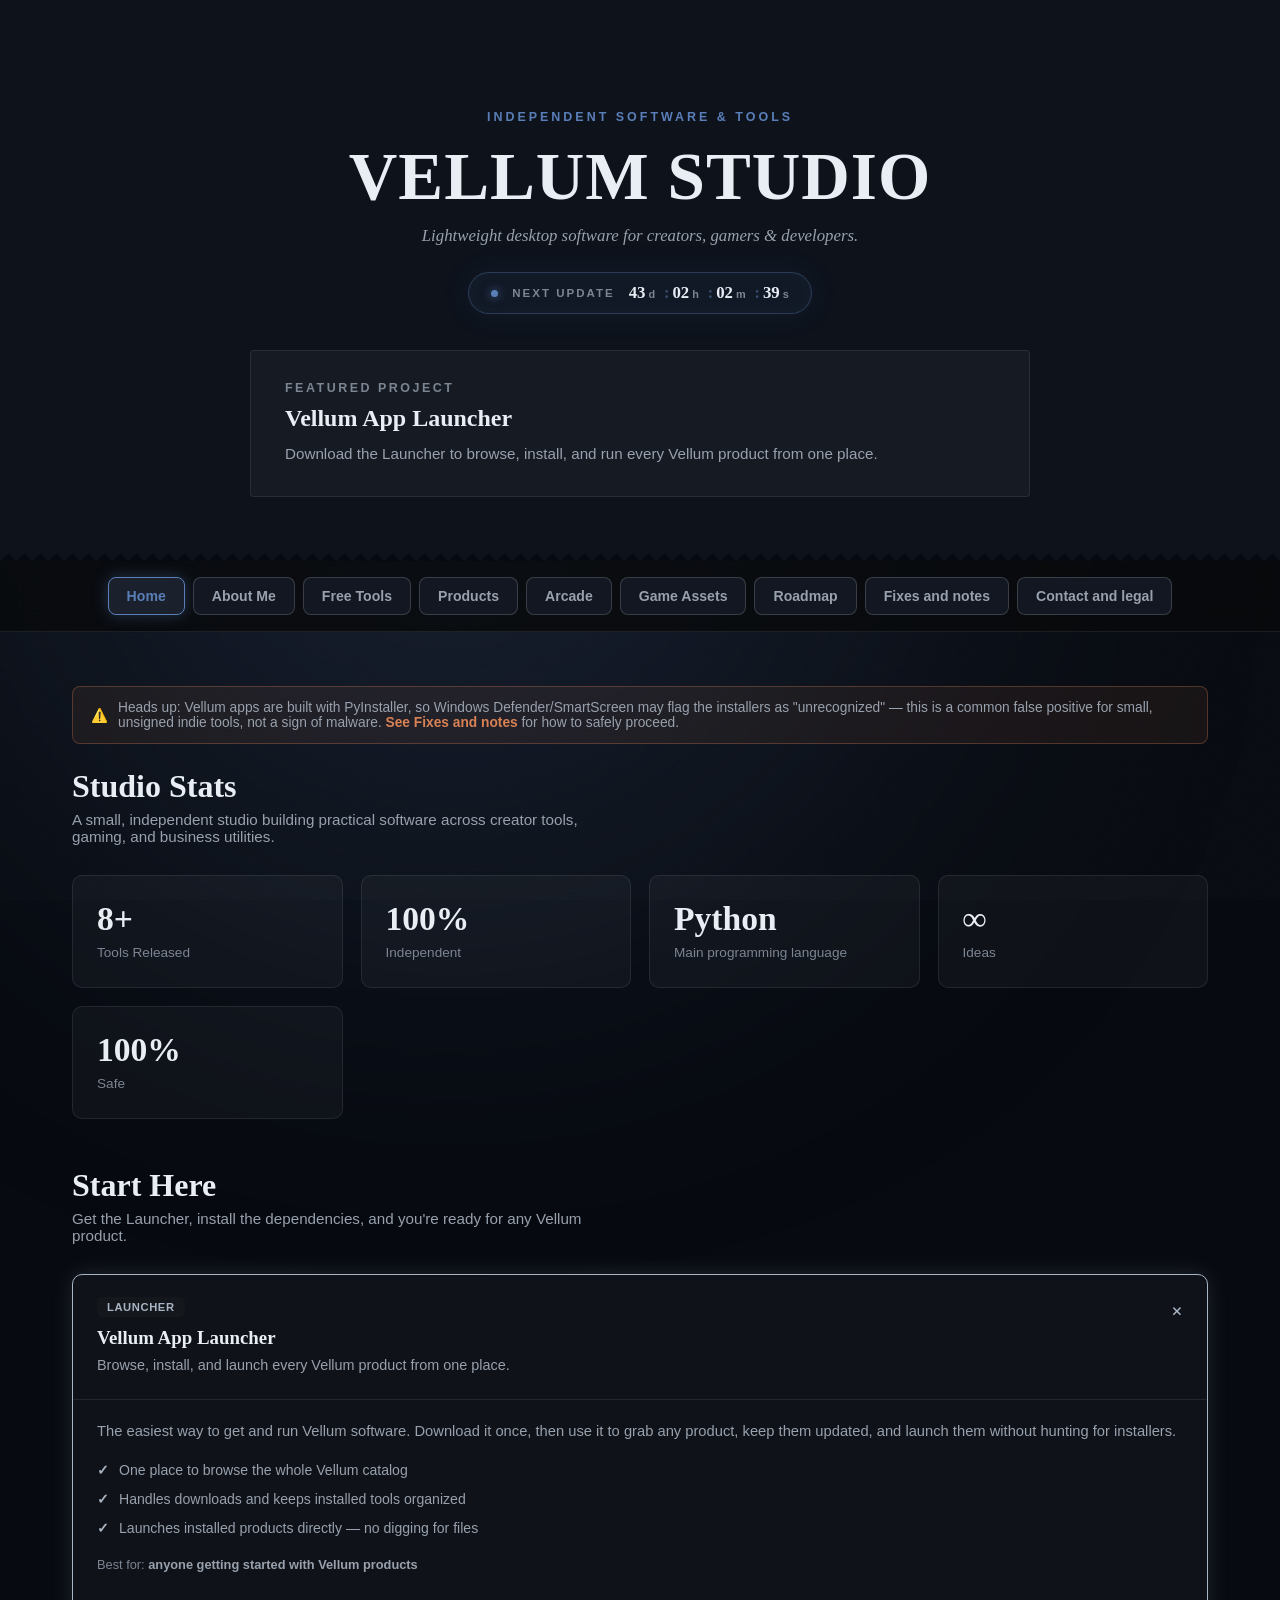
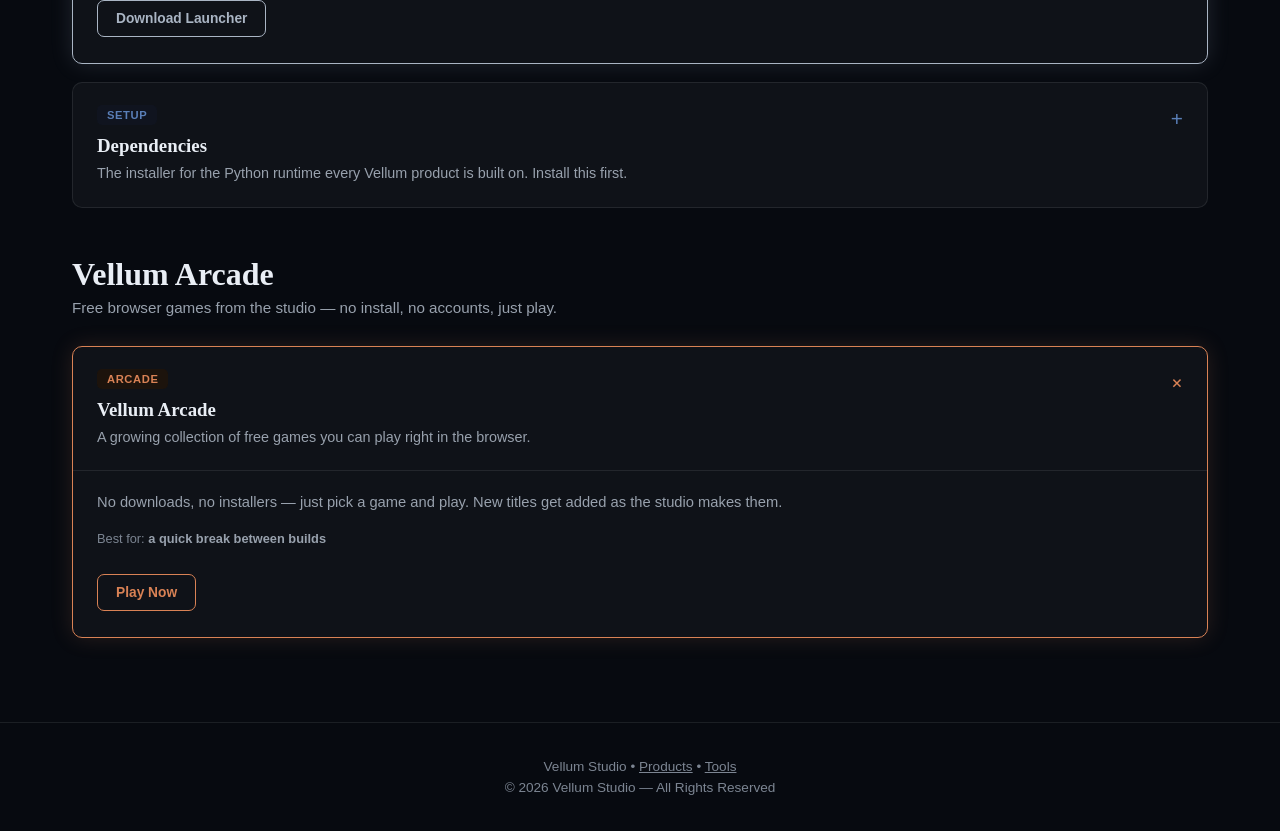
==== commit 4c4518c7: "Add Game Assets link to navigation" ====
--- a/index.html
+++ b/index.html
@@ -628,6 +628,7 @@
   <a class="nav-link" data-accent="silver" href="tools.html">Free Tools</a>
   <a class="nav-link" data-accent="navy" href="products.html">Products</a>
   <a class="nav-link" data-accent="copper" href="arcade.html">Arcade</a>
+  <a class="nav-link" data-accent="teal" href="game_assets.html">Game Assets</a>
   <a class="nav-link" data-accent="navy" href="roadmap.html">Roadmap</a>
   <a class="nav-link" data-accent="navy" href="fixes.html">Fixes and notes</a>
   <a class="nav-link" data-accent="navy" href="contact.html">Contact and legal</a>
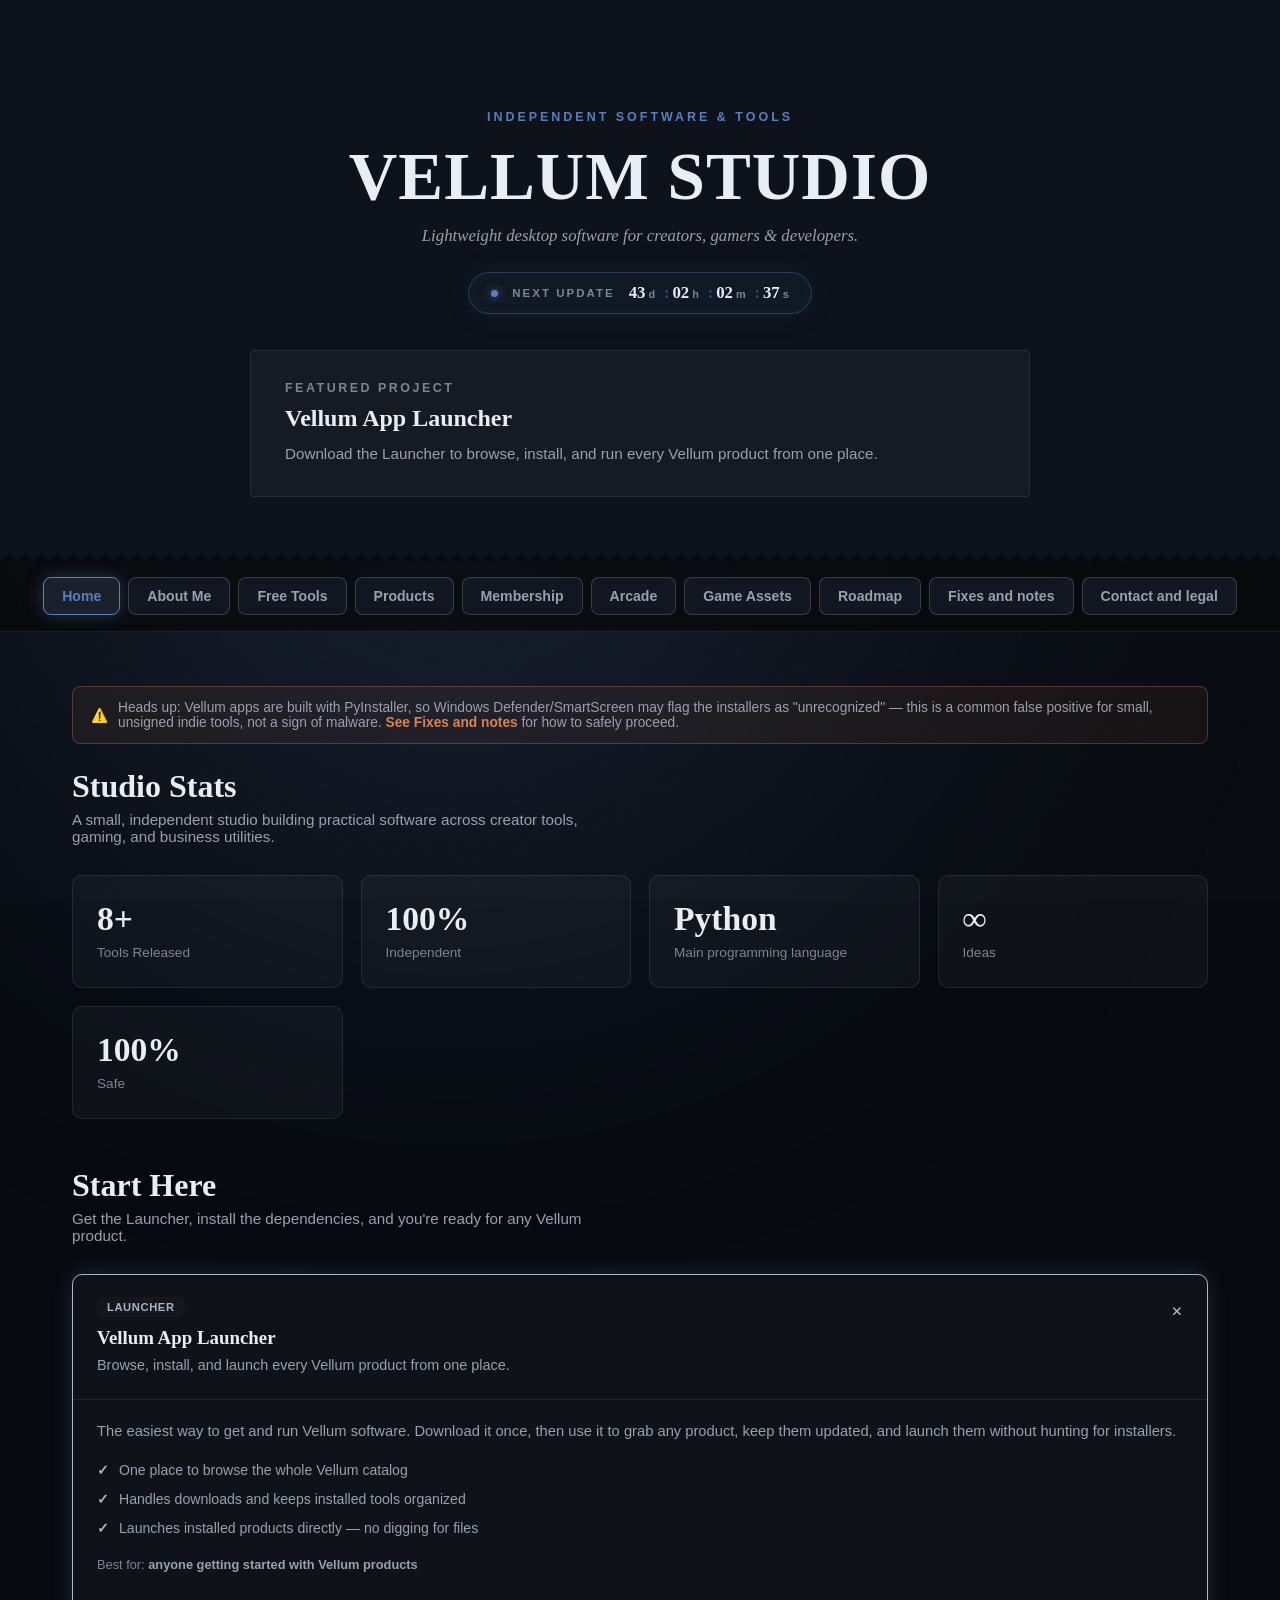
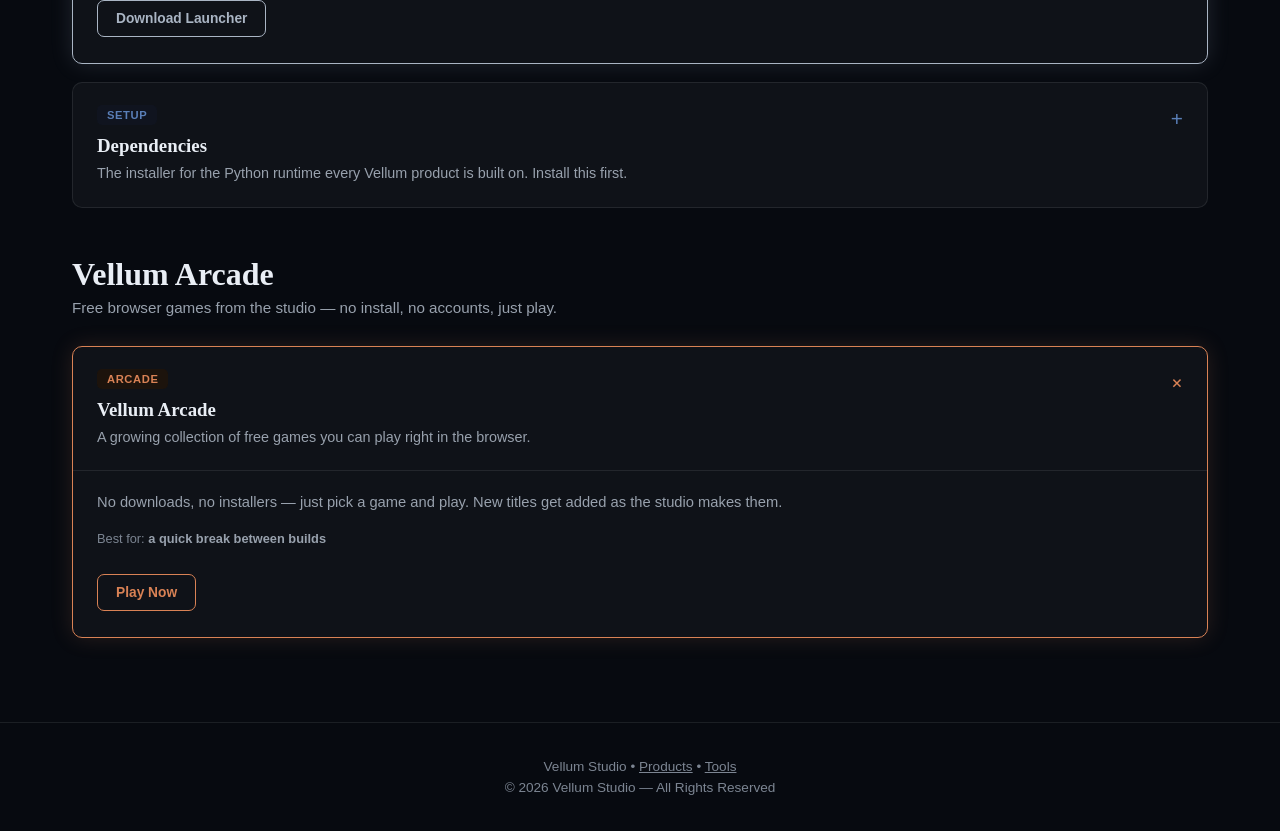
==== commit 22a80411: "Add files via upload" ====
--- a/index.html
+++ b/index.html
@@ -627,6 +627,7 @@
   <a class="nav-link" data-accent="navy" href="about.html">About Me</a>
   <a class="nav-link" data-accent="silver" href="tools.html">Free Tools</a>
   <a class="nav-link" data-accent="navy" href="products.html">Products</a>
+  <a class="nav-link" data-accent="navy" href="membership.html">Membership</a>
   <a class="nav-link" data-accent="copper" href="arcade.html">Arcade</a>
   <a class="nav-link" data-accent="teal" href="game_assets.html">Game Assets</a>
   <a class="nav-link" data-accent="navy" href="roadmap.html">Roadmap</a>
